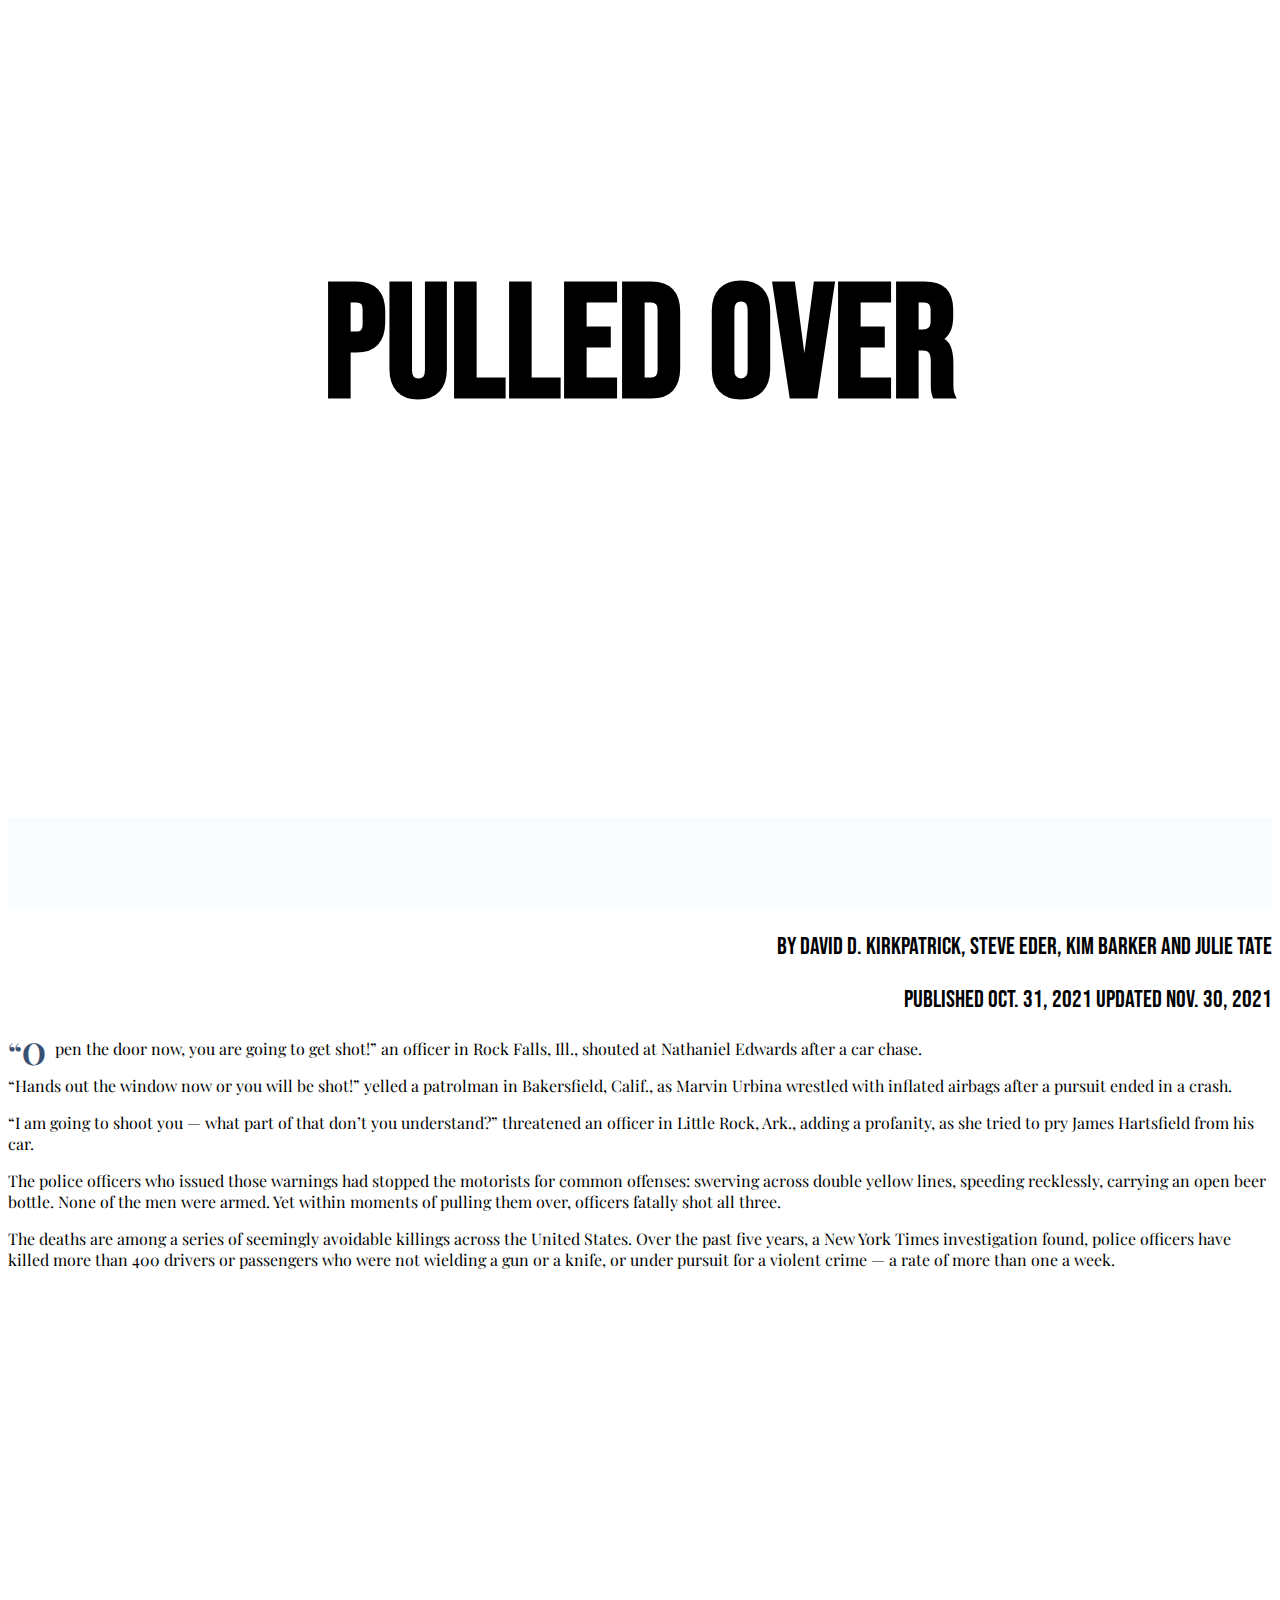
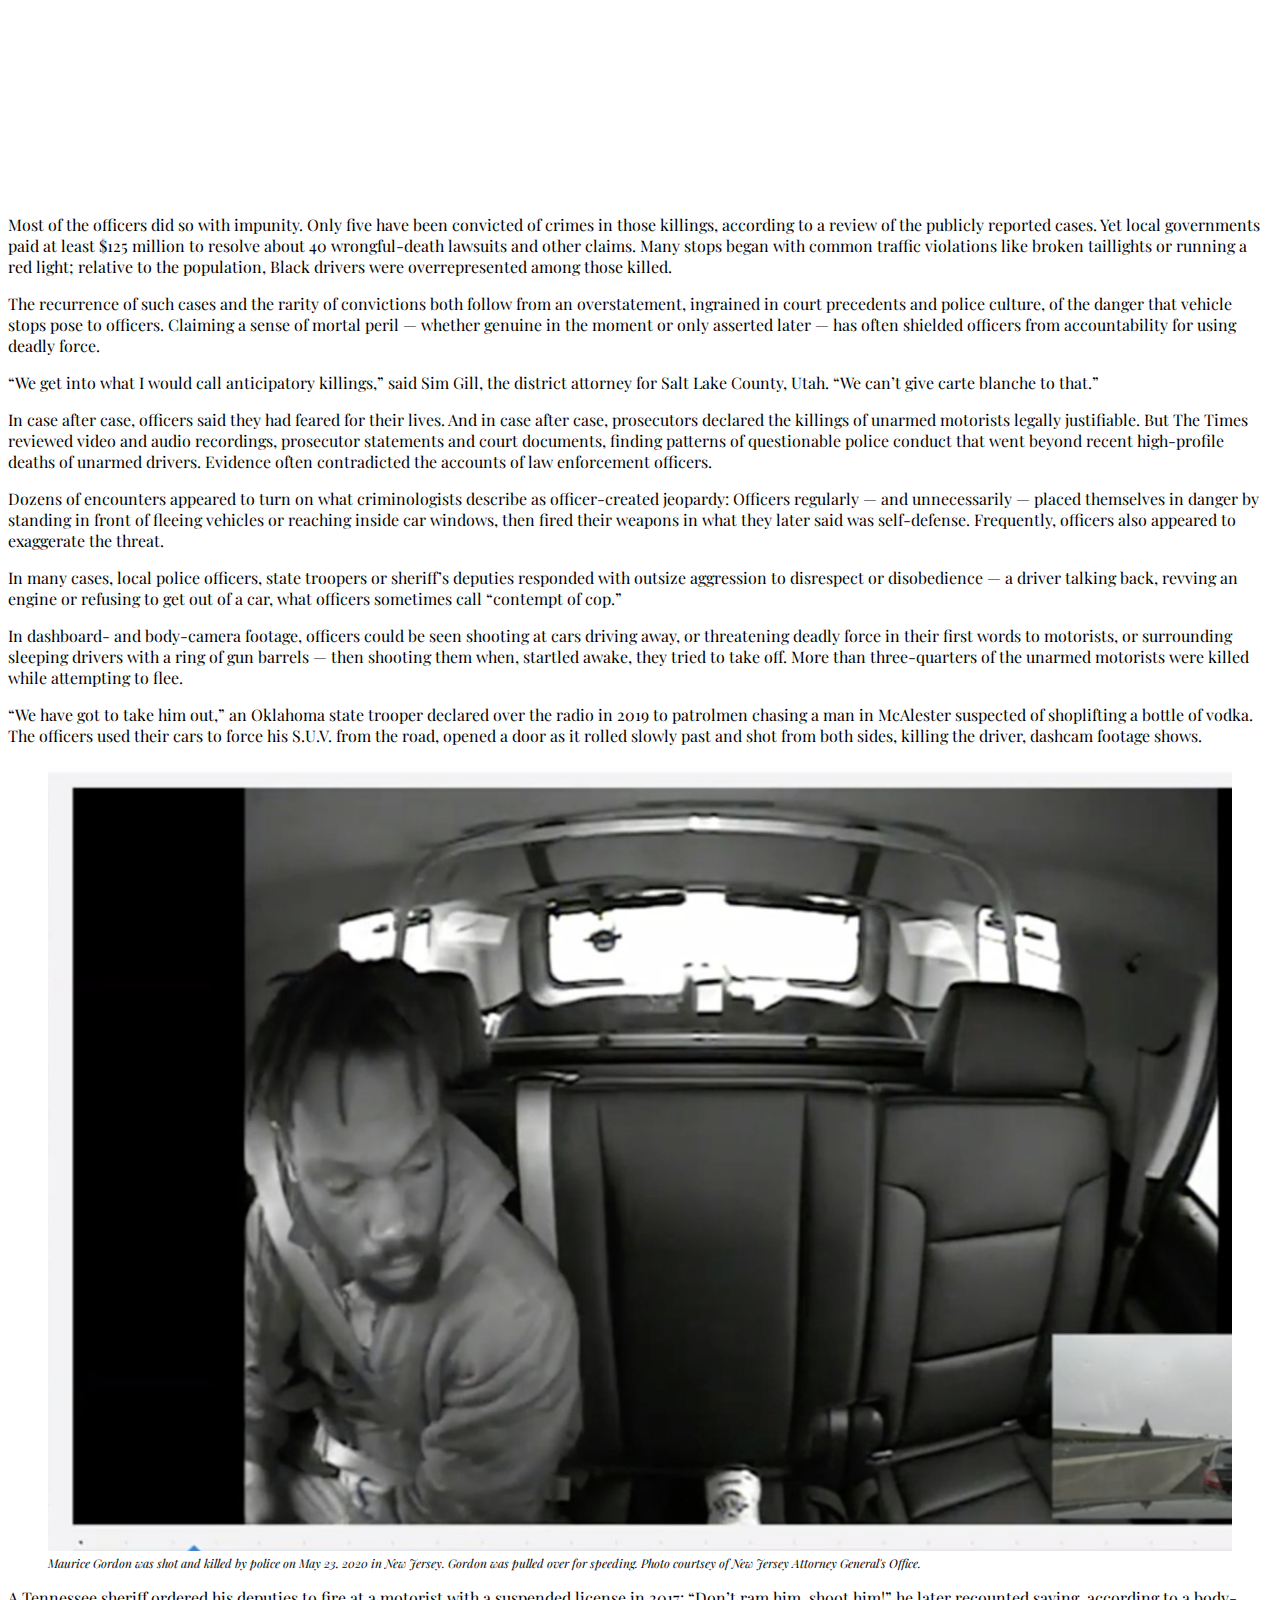
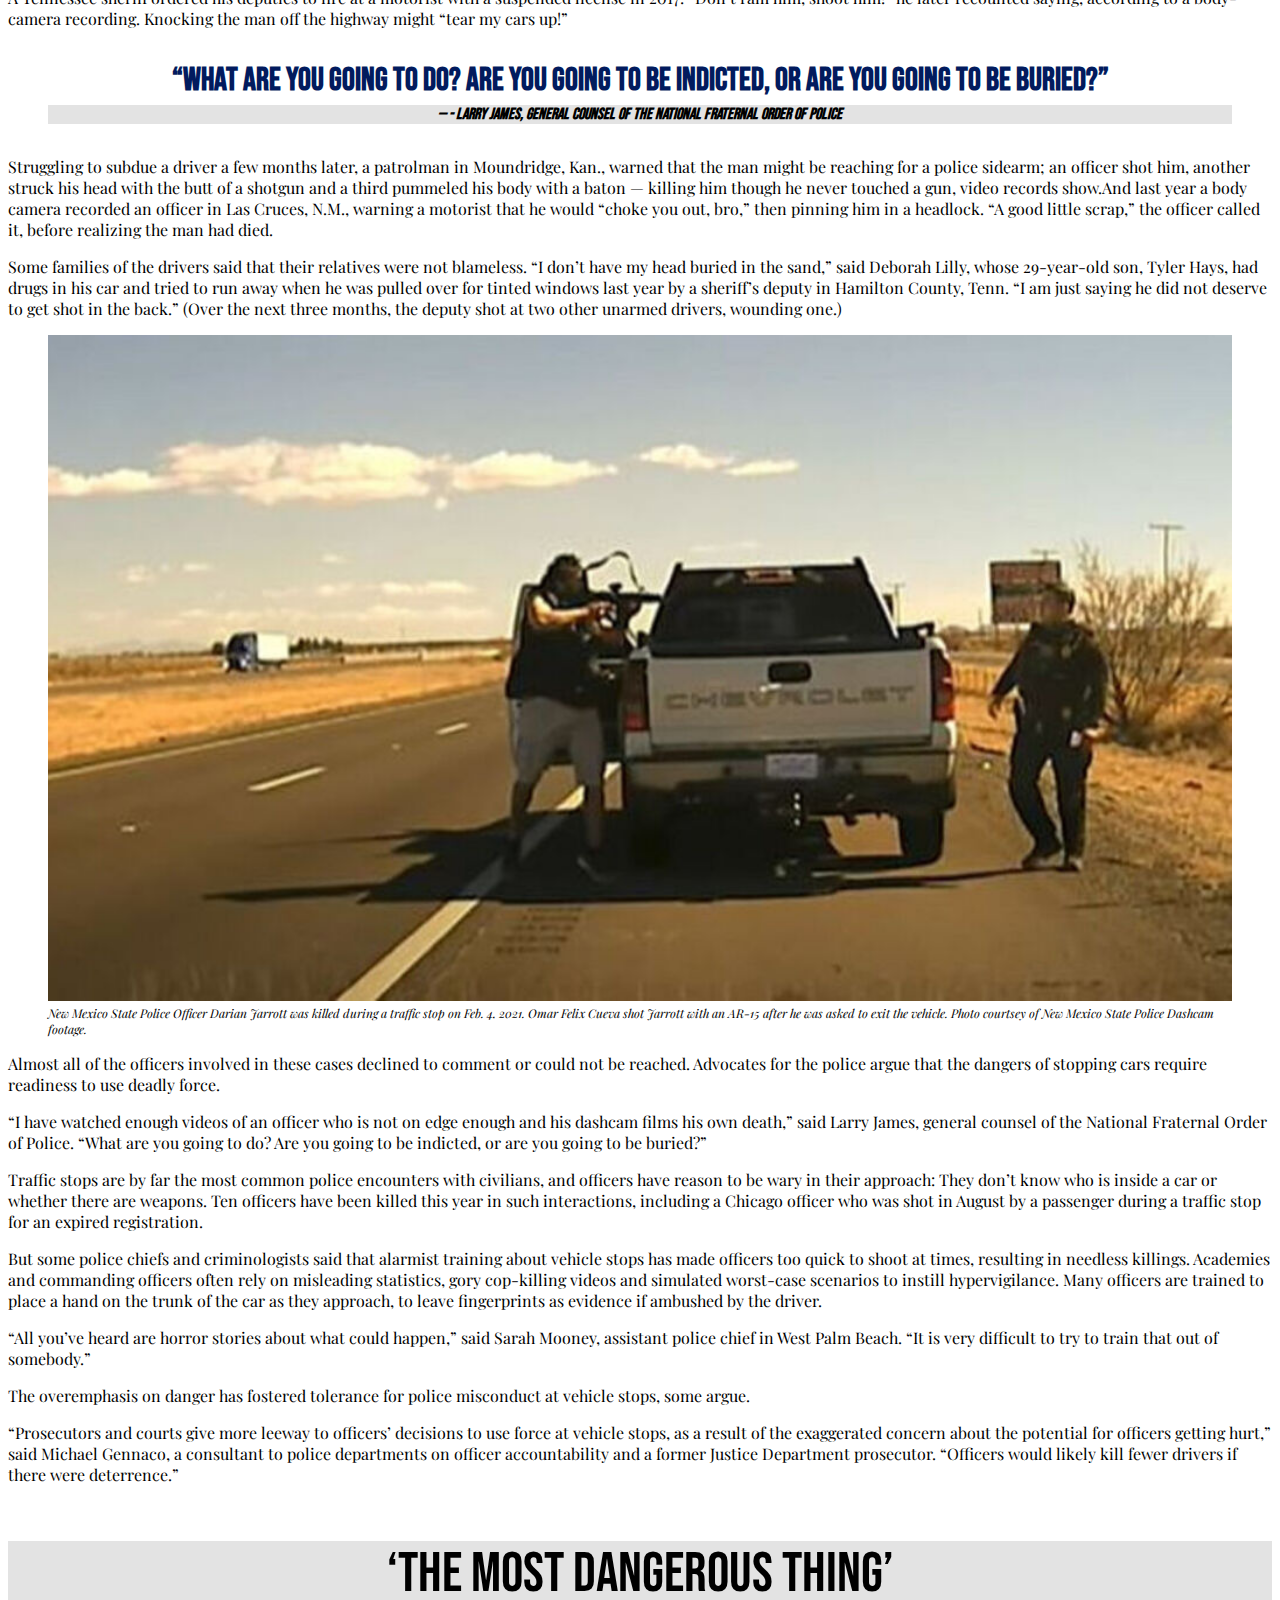
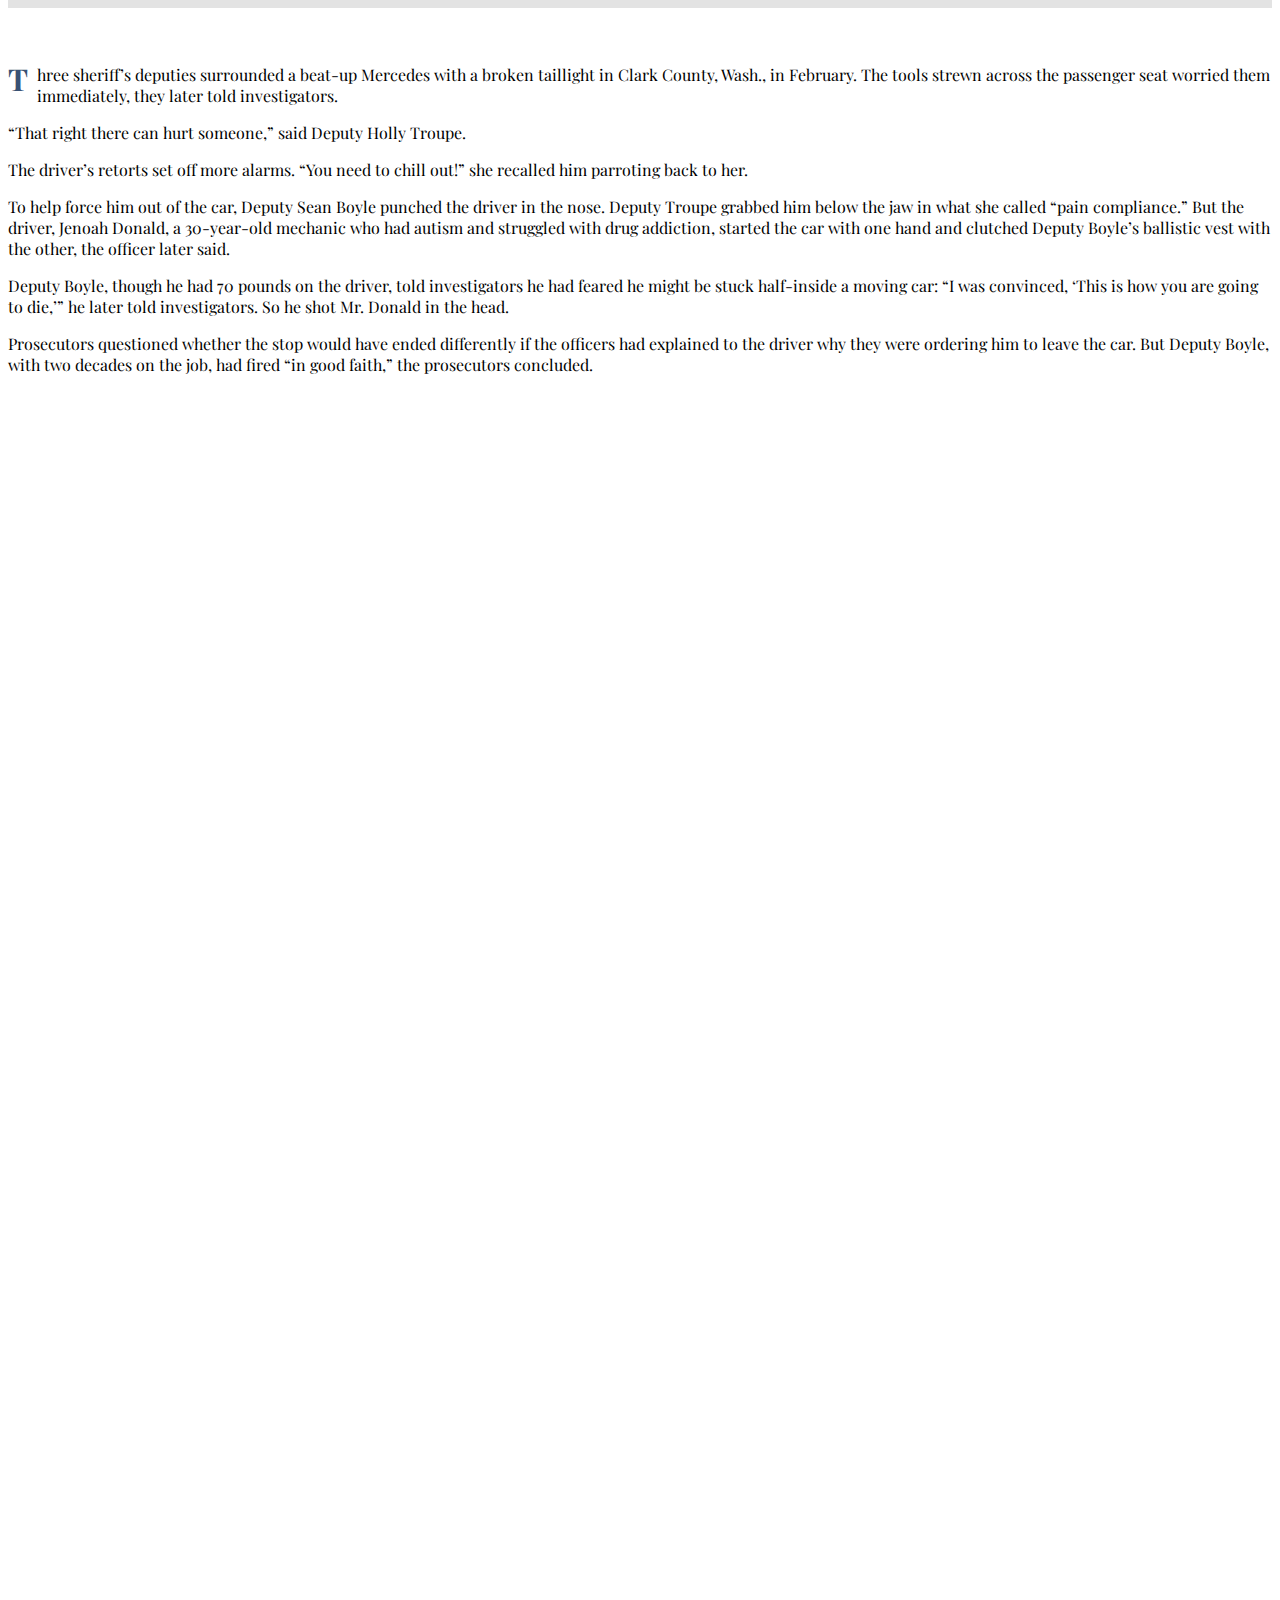
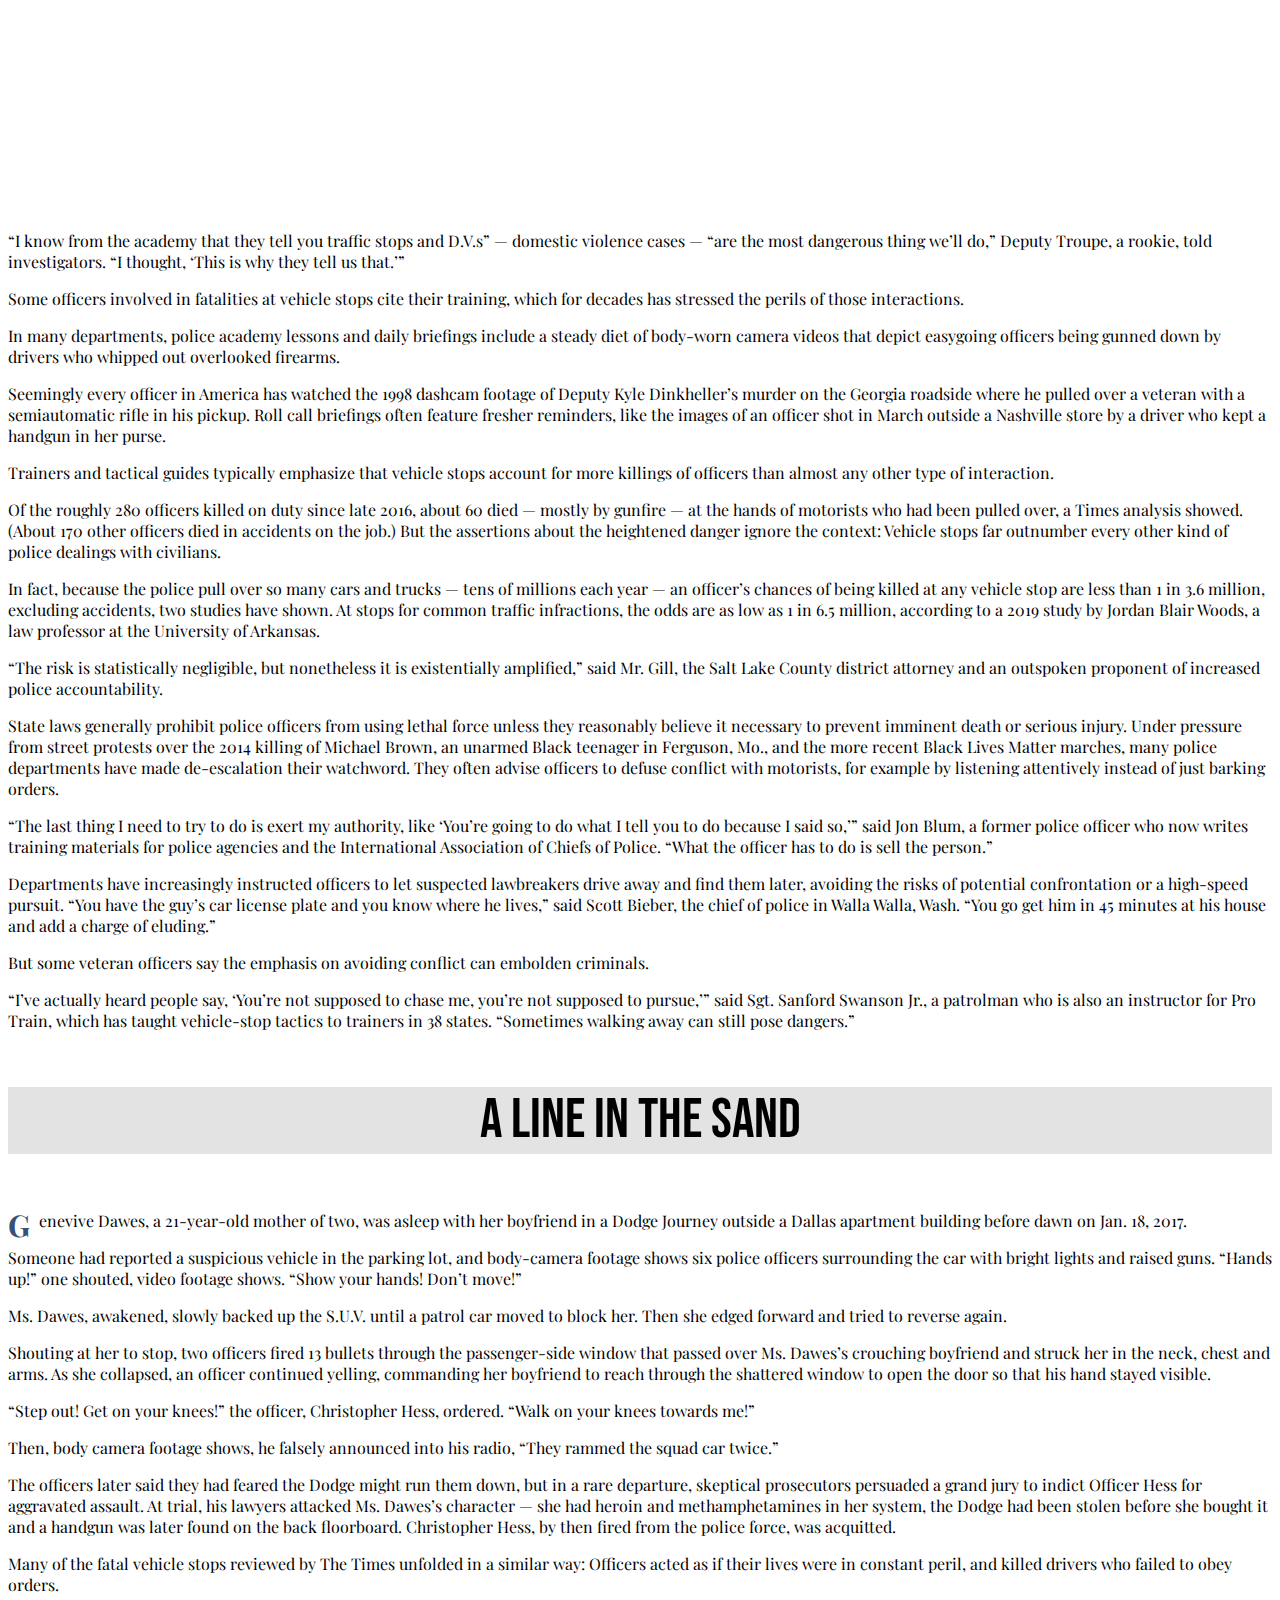
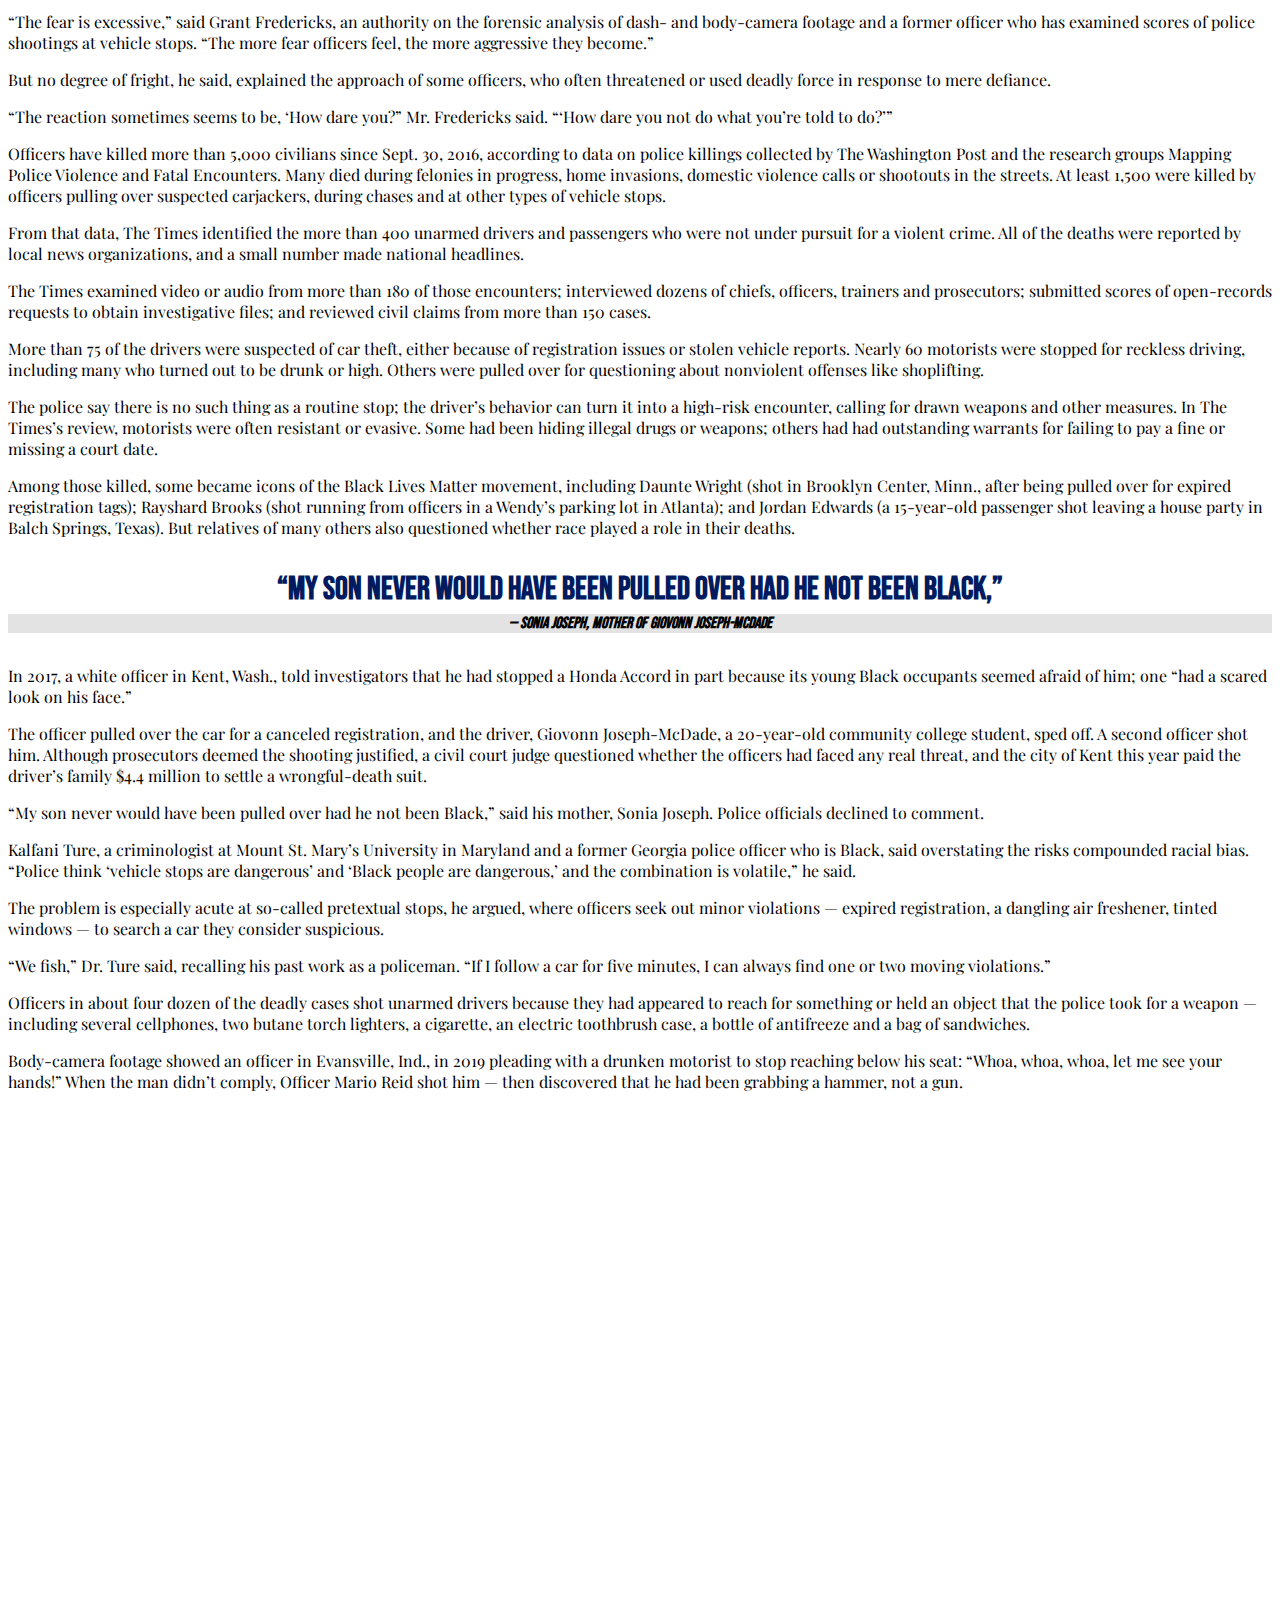
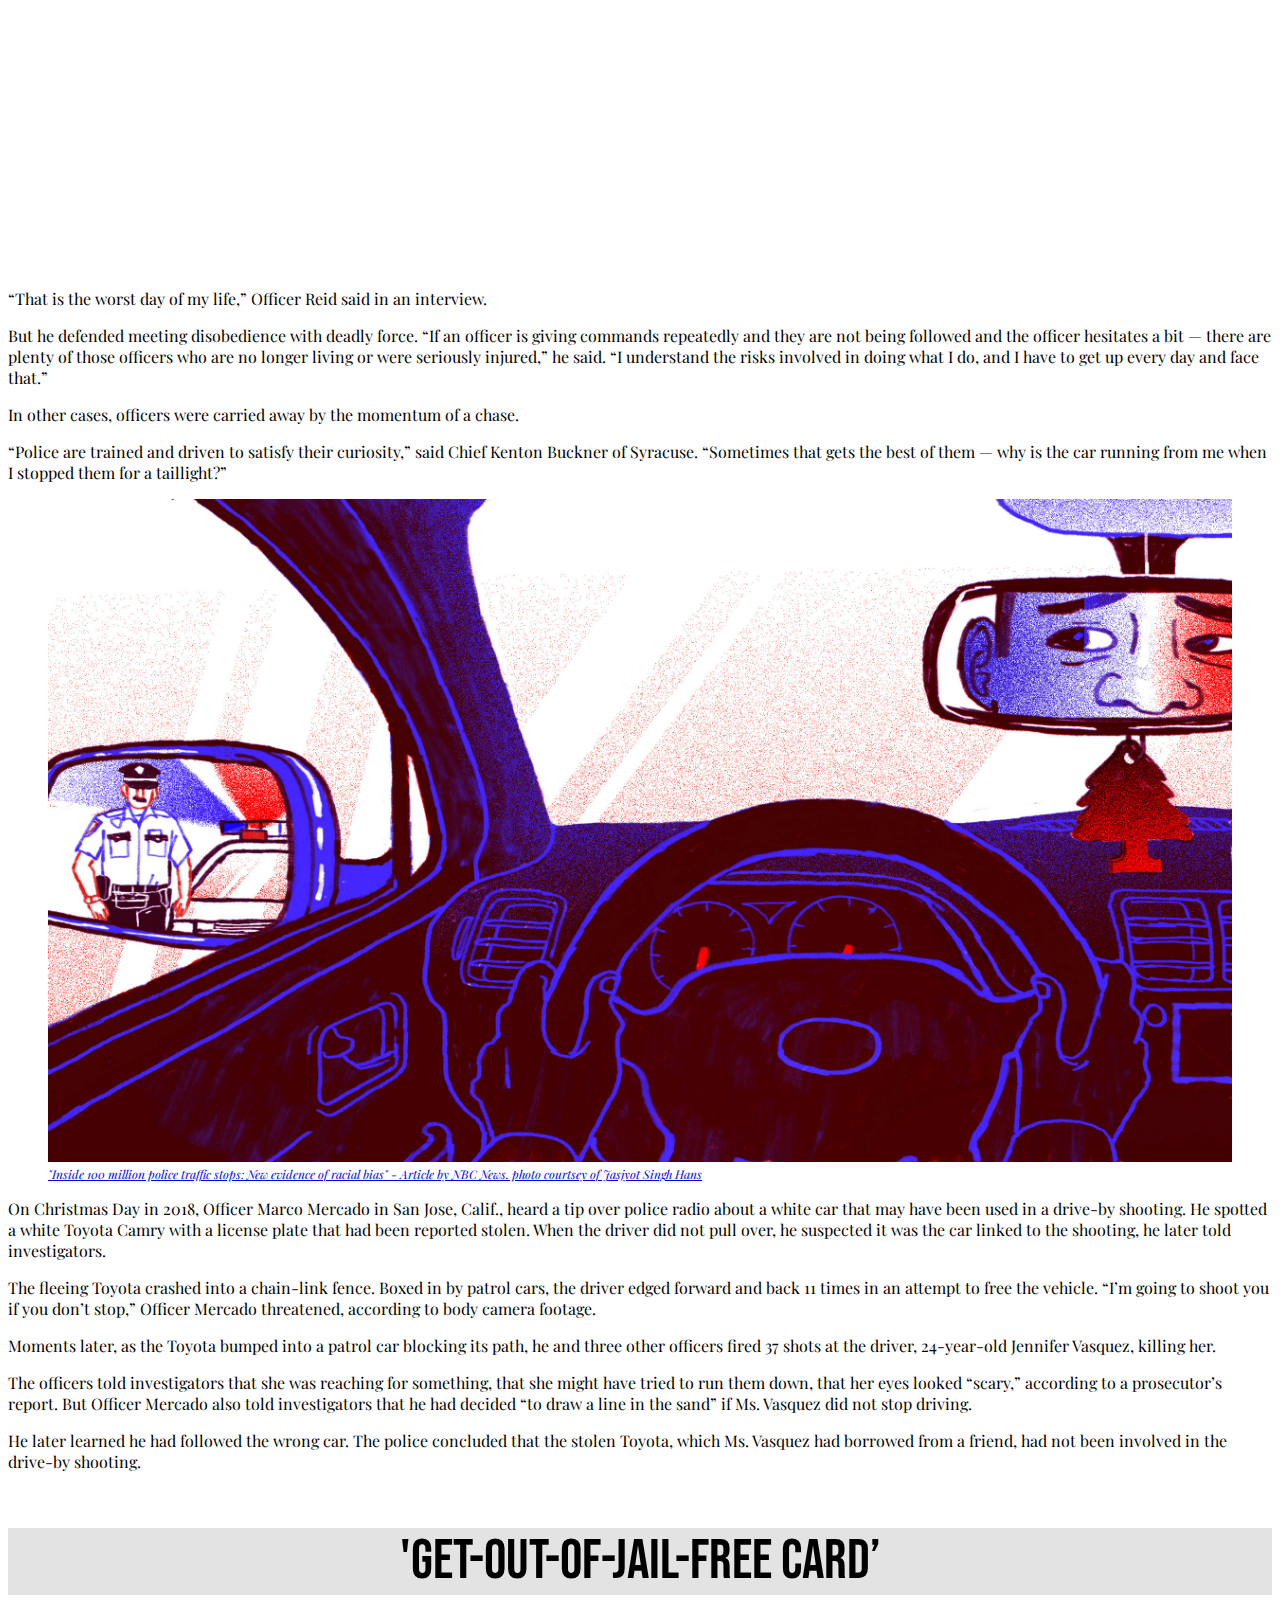
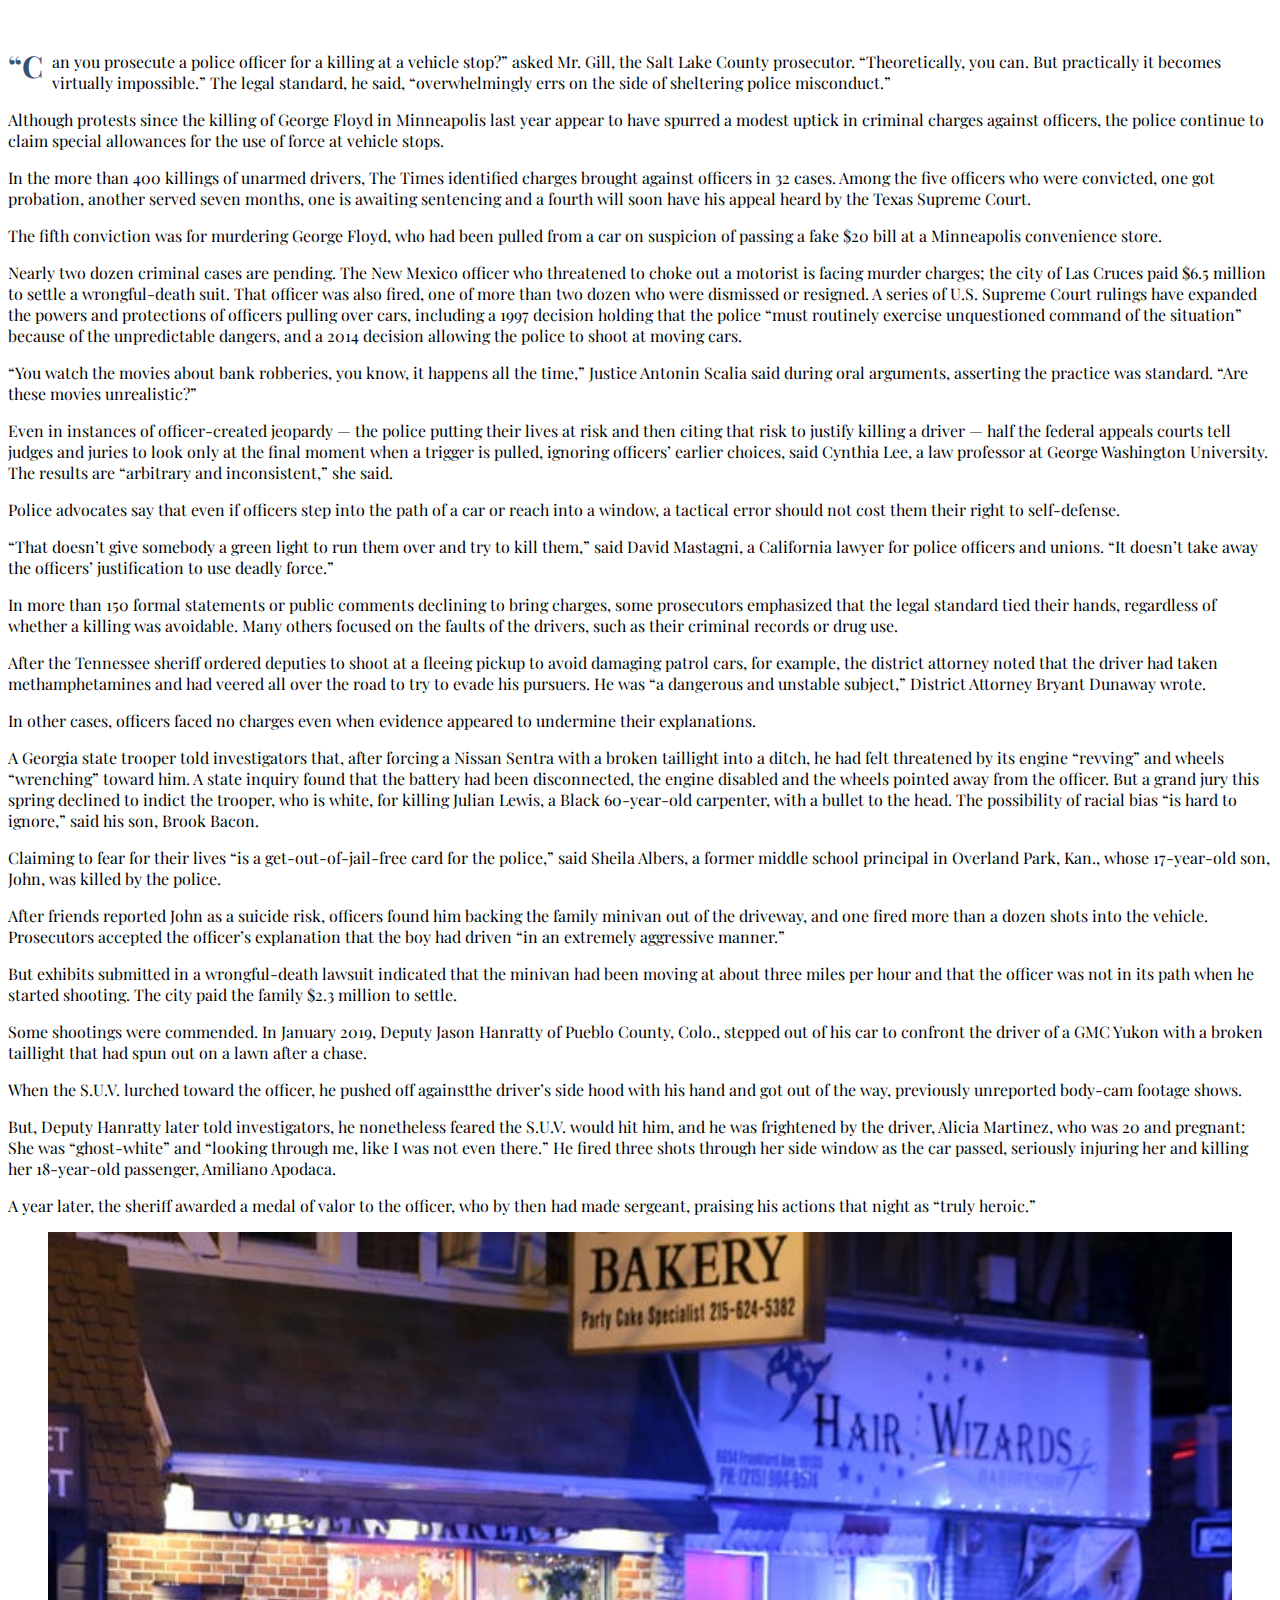
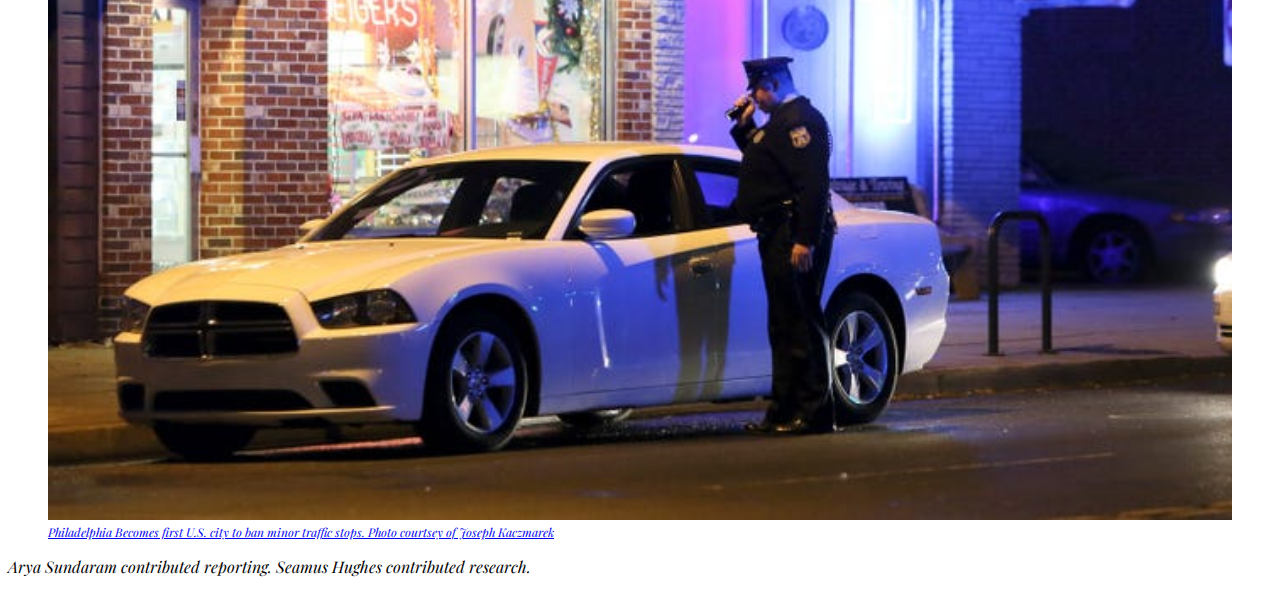
==== Data-viz-project/index.html @ 064f76d7 "Add files via upload" ====
<!doctype html>

<html lang="en">
<head>
<meta charset="utf-8">
<meta name="viewport" content="width=device-width, initial-scale=1, shrink-to-fit=no">

<title>When Traffic Stops Turn Deadly</title>
<meta name="description" content="Merrill College of Journalism, UMD">
<meta name="author" content="Shannon Clark ">

<!-- Bootstrap CSS and JavaScript -->
<link href="https://cdn.jsdelivr.net/npm/bootstrap@5.0.1/dist/css/bootstrap.min.css" rel="stylesheet" integrity="sha384-+0n0xVW2eSR5OomGNYDnhzAbDsOXxcvSN1TPprVMTNDbiYZCxYbOOl7+AMvyTG2x" crossorigin="anonymous">
<script src="https://cdn.jsdelivr.net/npm/bootstrap@5.0.1/dist/js/bootstrap.bundle.min.js" integrity="sha384-gtEjrD/SeCtmISkJkNUaaKMoLD0//ElJ19smozuHV6z3Iehds+3Ulb9Bn9Plx0x4" crossorigin="anonymous"></script>
<link rel="stylesheet" href="https://cdn.jsdelivr.net/npm/bootstrap-icons@1.5.0/font/bootstrap-icons.css">

<!--google font families -->
<link rel="preconnect" href="https://fonts.googleapis.com">
<link rel="preconnect" href="https://fonts.gstatic.com" crossorigin>
<link href="https://fonts.googleapis.com/css2?family=Bebas+Neue&family=Playfair+Display&display=swap" rel="stylesheet">

<!--my stylesheet -->
<link rel="stylesheet" type="text/css" href="stylesheet.css">


<!---header, code used from cassanimation.rocks, video from pexels.com-->
<header>
  <section class="header-content">
    <img class= "image-one" width="100%" height="100%">
    <h1 class="header-nyt-title">PULLED OVER</h1>
    <h2 class="header-title animate-pop-in">Why Many Police Traffic Stops Turn Deadly</h2>
    <h3 class="header-subtitle animate-pop-in">The New York Times</h3>
  </section>
</header>


</head>
<body>
<!--article body container-->
<div class="container">

<div class="headline">

<div class="byline">
  <p> By David D. Kirkpatrick, Steve Eder, Kim Barker and Julie Tate</p>
    <p>Published Oct. 31, 2021 Updated Nov. 30, 2021</p>

</div>


<!--begin article text -->
<div class="body">

  <div class="firstparagraph">
    <p>“Open the door now, you are going to get shot!” an officer in Rock Falls, Ill., shouted at Nathaniel Edwards after a car chase.</p>
  </div>

<p>“Hands out the window now or you will be shot!” yelled a patrolman in Bakersfield, Calif., as Marvin Urbina wrestled with inflated airbags after a pursuit ended in a crash.</p>

<p>“I am going to shoot you — what part of that don’t you understand?” threatened an officer in Little Rock, Ark., adding a profanity, as she tried to pry James Hartsfield from his car.</p>

<p>The police officers who issued those warnings had stopped the motorists for common offenses: swerving across double yellow lines, speeding recklessly, carrying an open beer bottle. None of the men were armed. Yet within moments of pulling them over, officers fatally shot all three.</p>

<p>The deaths are among a series of seemingly avoidable killings across the United States. Over the past five years, a New York Times investigation found, police officers have killed more than 400 drivers or passengers who were not wielding a gun or a knife, or under pursuit for a violent crime — a rate of more than one a week.</p>

<iframe title="Police Civilian Killings Remain Steady" aria-label="Map" id="datawrapper-chart-lCjDj" src="https://datawrapper.dwcdn.net/lCjDj/2/" scrolling="no" frameborder="0" style="width: 0; min-width: 100% !important; border: none;" height="508"></iframe><script type="text/javascript">!function(){"use strict";window.addEventListener("message",(function(e){if(void 0!==e.data["datawrapper-height"]){var t=document.querySelectorAll("iframe");for(var a in e.data["datawrapper-height"])for(var r=0;r<t.length;r++){if(t[r].contentWindow===e.source)t[r].style.height=e.data["datawrapper-height"][a]+"px"}}}))}();
</script>

<p>Most of the officers did so with impunity. Only five have been convicted of crimes in those killings, according to a review of the publicly reported cases. Yet local governments paid at least $125 million to resolve about 40 wrongful-death lawsuits and other claims. Many stops began with common traffic violations like broken taillights or running a red light; relative to the population, Black drivers were overrepresented among those killed.</p>

<p>The recurrence of such cases and the rarity of convictions both follow from an overstatement, ingrained in court precedents and police culture, of the danger that vehicle stops pose to officers. Claiming a sense of mortal peril — whether genuine in the moment or only asserted later — has often shielded officers from accountability for using deadly force.</p>

<p>“We get into what I would call anticipatory killings,” said Sim Gill, the district attorney for Salt Lake County, Utah. “We can’t give carte blanche to that.”</p>

<p>In case after case, officers said they had feared for their lives. And in case after case, prosecutors declared the killings of unarmed motorists legally justifiable. But The Times reviewed video and audio recordings, prosecutor statements and court documents, finding patterns of questionable police conduct that went beyond recent high-profile deaths of unarmed drivers. Evidence often contradicted the accounts of law enforcement officers.</p>

<p>Dozens of encounters appeared to turn on what criminologists describe as officer-created jeopardy: Officers regularly — and unnecessarily — placed themselves in danger by standing in front of fleeing vehicles or reaching inside car windows, then fired their weapons in what they later said was self-defense. Frequently, officers also appeared to exaggerate the threat.</p>
<!-- div for first image -->
<div class="row">
    <div class="col-md-6">
      <p>In many cases, local police officers, state troopers or sheriff’s deputies responded with outsize aggression to disrespect or disobedience — a driver talking back, revving an engine or refusing to get out of a car, what officers sometimes call “contempt of cop.”</p>

      <p>In dashboard- and body-camera footage, officers could be seen shooting at cars driving away, or threatening deadly force in their first words to motorists, or surrounding sleeping drivers with a ring of gun barrels — then shooting them when, startled awake, they tried to take off. More than three-quarters of the unarmed motorists were killed while attempting to flee.</p>

      <p>“We have got to take him out,” an Oklahoma state trooper declared over the radio in 2019 to patrolmen chasing a man in McAlester suspected of shoplifting a bottle of vodka. The officers used their cars to force his S.U.V. from the road, opened a door as it rolled slowly past and shot from both sides, killing the driver, dashcam footage shows.</p>
    </div>
    <div class="col-md-6">
      <figure>
        <img src="vox.jpg" alt="Dashcam footage" width="100%" height="100%">
          <figcaption class="imagecap">Maurice Gordon was shot and killed by police on May 23, 2020 in New Jersey. Gordon was pulled over for speeding. Photo courtsey of New Jersey Attorney General's Office.</figcaption>
        </figure>
    </div>
  </div>

<p>A Tennessee sheriff ordered his deputies to fire at a motorist with a suspended license in 2017: “Don’t ram him, shoot him!” he later recounted saying, according to a body-camera recording. Knocking the man off the highway might “tear my cars up!”</p>
<!--pullquote 1--->
<div class="pquote">
    <blockquote>
        <p>“What are you going to do? Are you going to be indicted, or are you going to be buried?”
<cite>- Larry James, general counsel of the National Fraternal Order of Police</cite>
</p>
    </blockquote>
</div>

<p>Struggling to subdue a driver a few months later, a patrolman in Moundridge, Kan., warned that the man might be reaching for a police sidearm; an officer shot him, another struck his head with the butt of a shotgun and a third pummeled his body with a baton — killing him though he never touched a gun, video records show.And last year a body camera recorded an officer in Las Cruces, N.M., warning a motorist that he would “choke you out, bro,” then pinning him in a headlock. “A good little scrap,” the officer called it, before realizing the man had died.</p>

<p>Some families of the drivers said that their relatives were not blameless. “I don’t have my head buried in the sand,” said Deborah Lilly, whose 29-year-old son, Tyler Hays, had drugs in his car and tried to run away when he was pulled over for tinted windows last year by a sheriff’s deputy in Hamilton County, Tenn. “I am just saying he did not deserve to get shot in the back.” (Over the next three months, the deputy shot at two other unarmed drivers, wounding one.)</p>

<!-- div for second photo -->
<div class="row">
    <div class="col-md-6">
      <figure>
        <img src="nmofficerkilled.jpg" alt="New Mexico Officer Killed" width="100%" height="100%">
          <figcaption class="imagecap">New Mexico State Police Officer Darian Jarrott was killed during a traffic stop on Feb. 4, 2021. Omar Felix Cueva shot Jarrott with an AR-15 after he was asked to exit the vehicle. Photo courtsey of New Mexico State Police Dashcam footage.</figcaption>
        </figure>
    </div>
    <div class="col-md-6">
      <p>Almost all of the officers involved in these cases declined to comment or could not be reached. Advocates for the police argue that the dangers of stopping cars require readiness to use deadly force. </p>

      <p>“I have watched enough videos of an officer who is not on edge enough and his dashcam films his own death,” said Larry James, general counsel of the National Fraternal Order of Police. “What are you going to do? Are you going to be indicted, or are you going to be buried?”</p>

      <p>Traffic stops are by far the most common police encounters with civilians, and officers have reason to be wary in their approach: They don’t know who is inside a car or whether there are weapons. Ten officers have been killed this year in such interactions, including a Chicago officer who was shot in August by a passenger during a traffic stop for an expired registration.</p>
    </div>
  </div>

<p>But some police chiefs and criminologists said that alarmist training about vehicle stops has made officers too quick to shoot at times, resulting in needless killings. Academies and commanding officers often rely on misleading statistics, gory cop-killing videos and simulated worst-case scenarios to instill hypervigilance. Many officers are trained to place a hand on the trunk of the car as they approach, to leave fingerprints as evidence if ambushed by the driver.</p>

<p>“All you’ve heard are horror stories about what could happen,” said Sarah Mooney, assistant police chief in West Palm Beach. “It is very difficult to try to train that out of somebody.”</p>

<p>The overemphasis on danger has fostered tolerance for police misconduct at vehicle stops, some argue.</p>

<p>“Prosecutors and courts give more leeway to officers’ decisions to use force at vehicle stops, as a result of the exaggerated concern about the potential for officers getting hurt,” said Michael Gennaco, a consultant to police departments on officer accountability and a former Justice Department prosecutor. “Officers would likely kill fewer drivers if there were deterrence.”</p>

<div class="header">
  <p>‘The Most Dangerous Thing’</p>
</div>

<div class="firstparagraph">
  <p>Three sheriff’s deputies surrounded a beat-up Mercedes with a broken taillight in Clark County, Wash., in February. The tools strewn across the passenger seat worried them immediately, they later told investigators.</p>
</div>

<p>“That right there can hurt someone,” said Deputy Holly Troupe.</p>

<p>The driver’s retorts set off more alarms. “You need to chill out!” she recalled him parroting back to her.</p>

<p>To help force him out of the car, Deputy Sean Boyle punched the driver in the nose. Deputy Troupe grabbed him below the jaw in what she called “pain compliance.” But the driver, Jenoah Donald, a 30-year-old mechanic who had autism and struggled with drug addiction, started the car with one hand and clutched Deputy Boyle’s ballistic vest with the other, the officer later said.</p>

<p>Deputy Boyle, though he had 70 pounds on the driver, told investigators he had feared he might be stuck half-inside a moving car: “I was convinced, ‘This is how you are going to die,’” he later told investigators. So he shot Mr. Donald in the head.</p>

<p>Prosecutors questioned whether the stop would have ended differently if the officers had explained to the driver why they were ordering him to leave the car. But Deputy Boyle, with two decades on the job, had fired “in good faith,” the prosecutors concluded.</p>

<!---creating a bootstrap frame to wrap graphic -->

<div class="row">
     <div class="col-md-6">
       <iframe title="Fresh out of High School and Armed to Protect" aria-label="Split Bars" id="datawrapper-chart-7NJfg" src="https://datawrapper.dwcdn.net/7NJfg/1/" scrolling="no" frameborder="0" style="width: 0; min-width: 100% !important; border: none;" height="1419"></iframe><script type="text/javascript">!function(){"use strict";window.addEventListener("message",(function(e){if(void 0!==e.data["datawrapper-height"]){var t=document.querySelectorAll("iframe");for(var a in e.data["datawrapper-height"])for(var r=0;r<t.length;r++){if(t[r].contentWindow===e.source)t[r].style.height=e.data["datawrapper-height"][a]+"px"}}}))}();</script>
     </div>
     <div class="col-md-6">
       <p>“I know from the academy that they tell you traffic stops and D.V.s” — domestic violence cases — “are the most dangerous thing we’ll do,” Deputy Troupe, a rookie, told investigators. “I thought, ‘This is why they tell us that.’”</p>

       <p>Some officers involved in fatalities at vehicle stops cite their training, which for decades has stressed the perils of those interactions.</p>

       <p>In many departments, police academy lessons and daily briefings include a steady diet of body-worn camera videos that depict easygoing officers being gunned down by drivers who whipped out overlooked firearms.</p>

       <p>Seemingly every officer in America has watched the 1998 dashcam footage of Deputy Kyle Dinkheller’s murder on the Georgia roadside where he pulled over a veteran with a semiautomatic rifle in his pickup. Roll call briefings often feature fresher reminders, like the images of an officer shot in March outside a Nashville store by a driver who kept a handgun in her purse.</p>

       <p>Trainers and tactical guides typically emphasize that vehicle stops account for more killings of officers than almost any other type of interaction.</p>

       <p>Of the roughly 280 officers killed on duty since late 2016, about 60 died — mostly by gunfire — at the hands of motorists who had been pulled over, a Times analysis showed. (About 170 other officers died in accidents on the job.) But the assertions about the heightened danger ignore the context: Vehicle stops far outnumber every other kind of police dealings with civilians.</p>

       <p>In fact, because the police pull over so many cars and trucks — tens of millions each year — an officer’s chances of being killed at any vehicle stop are less than 1 in 3.6 million, excluding accidents, two studies have shown. At stops for common traffic infractions, the odds are as low as 1 in 6.5 million, according to a 2019 study by Jordan Blair Woods, a law professor at the University of Arkansas.</p>

       <p>“The risk is statistically negligible, but nonetheless it is existentially amplified,” said Mr. Gill, the Salt Lake County district attorney and an outspoken proponent of increased police accountability.</p>

       <p>State laws generally prohibit police officers from using lethal force unless they reasonably believe it necessary to prevent imminent death or serious injury. Under pressure from street protests over the 2014 killing of Michael Brown, an unarmed Black teenager in Ferguson, Mo., and the more recent Black Lives Matter marches, many police departments have made de-escalation their watchword. They often advise officers to defuse conflict with motorists, for example by listening attentively instead of just barking orders.</p>

       <p>“The last thing I need to try to do is exert my authority, like ‘You’re going to do what I tell you to do because I said so,’” said Jon Blum, a former police officer who now writes training materials for police agencies and the International Association of Chiefs of Police. “What the officer has to do is sell the person.”</p>

       <p>Departments have increasingly instructed officers to let suspected lawbreakers drive away and find them later, avoiding the risks of potential confrontation or a high-speed pursuit. “You have the guy’s car license plate and you know where he lives,” said Scott Bieber, the chief of police in Walla Walla, Wash. “You go get him in 45 minutes at his house and add a charge of eluding.”</p>

       <p>But some veteran officers say the emphasis on avoiding conflict can embolden criminals.</p>

       <p>“I’ve actually heard people say, ‘You’re not supposed to chase me, you’re not supposed to pursue,’” said Sgt. Sanford Swanson Jr., a patrolman who is also an instructor for Pro Train, which has taught vehicle-stop tactics to trainers in 38 states. “Sometimes walking away can still pose dangers.”</p>

    </div>
   </div>

<div class="header">
  <p>A Line in the Sand</p>
</div>

<div class="firstparagraph">
  <p>Genevive Dawes, a 21-year-old mother of two, was asleep with her boyfriend in a Dodge Journey outside a Dallas apartment building before dawn on Jan. 18, 2017.</p>
</div>

<p>Someone had reported a suspicious vehicle in the parking lot, and body-camera footage shows six police officers surrounding the car with bright lights and raised guns. “Hands up!” one shouted, video footage shows. “Show your hands! Don’t move!”</p>

<p>Ms. Dawes, awakened, slowly backed up the S.U.V. until a patrol car moved to block her. Then she edged forward and tried to reverse again.</p>

<p>Shouting at her to stop, two officers fired 13 bullets through the passenger-side window that passed over Ms. Dawes’s crouching boyfriend and struck her in the neck, chest and arms. As she collapsed, an officer continued yelling, commanding her boyfriend to reach through the shattered window to open the door so that his hand stayed visible.</p>

<p>“Step out! Get on your knees!” the officer, Christopher Hess, ordered. “Walk on your knees towards me!”</p>

<p>Then, body camera footage shows, he falsely announced into his radio, “They rammed the squad car twice.”</p>

<p>The officers later said they had feared the Dodge might run them down, but in a rare departure, skeptical prosecutors persuaded a grand jury to indict Officer Hess for aggravated assault.
At trial, his lawyers attacked Ms. Dawes’s character — she had heroin and methamphetamines in her system, the Dodge had been stolen before she bought it and a handgun was later found on the back floorboard. Christopher Hess, by then fired from the police force, was acquitted.</p>

<p>Many of the fatal vehicle stops reviewed by The Times unfolded in a similar way: Officers acted as if their lives were in constant peril, and killed drivers who failed to obey orders.</p>

<p>“The fear is excessive,” said Grant Fredericks, an authority on the forensic analysis of dash- and body-camera footage and a former officer who has examined scores of police shootings at vehicle stops. “The more fear officers feel, the more aggressive they become.”</p>

<p>But no degree of fright, he said, explained the approach of some officers, who often threatened or used deadly force in response to mere defiance.</p>

<p>“The reaction sometimes seems to be, ‘How dare you?” Mr. Fredericks said. “‘How dare you not do what you’re told to do?’”</p>

<p>Officers have killed more than 5,000 civilians since Sept. 30, 2016, according to data on police killings collected by The Washington Post and the research groups Mapping Police Violence and Fatal Encounters. Many died during felonies in progress, home invasions, domestic violence calls or shootouts in the streets. At least 1,500 were killed by officers pulling over suspected carjackers, during chases and at other types of vehicle stops.</p>

<p>From that data, The Times identified the more than 400 unarmed drivers and passengers who were not under pursuit for a violent crime. All of the deaths were reported by local news organizations, and a small number made national headlines.</p>

<p>The Times examined video or audio from more than 180 of those encounters; interviewed dozens of chiefs, officers, trainers and prosecutors; submitted scores of open-records requests to obtain investigative files; and reviewed civil claims from more than 150 cases.</p>

<p>More than 75 of the drivers were suspected of car theft, either because of registration issues or stolen vehicle reports. Nearly 60 motorists were stopped for reckless driving, including many who turned out to be drunk or high. Others were pulled over for questioning about nonviolent offenses like shoplifting.</p>

<p>The police say there is no such thing as a routine stop; the driver’s behavior can turn it into a high-risk encounter, calling for drawn weapons and other measures. In The Times’s review, motorists were often resistant or evasive. Some had been hiding illegal drugs or weapons; others had had outstanding warrants for failing to pay a fine or missing a court date.</p>

<p>Among those killed, some became icons of the Black Lives Matter movement, including Daunte Wright (shot in Brooklyn Center, Minn., after being pulled over for expired registration tags); Rayshard Brooks (shot running from officers in a Wendy’s parking lot in Atlanta); and Jordan Edwards (a 15-year-old passenger shot leaving a house party in Balch Springs, Texas). But relatives of many others also questioned whether race played a role in their deaths.</p>

<!--pullquote 2 -->
<div class="blockquote">
  <bquote>
<p>“My son never would have been pulled over had he not been Black,”
<cite>Sonia Joseph, Mother of Giovonn Joseph-McDade</cite></p>
</bquote>
</div>

<!--creating two columns to help wrap graphic in text -->
<div class="row">
    <div class="col-md-6">
      <p>In 2017, a white officer in Kent, Wash., told investigators that he had stopped a Honda Accord in part because its young Black occupants seemed afraid of him; one “had a scared look on his face.”</p>

      <p>The officer pulled over the car for a canceled registration, and the driver, Giovonn Joseph-McDade, a 20-year-old community college student, sped off. A second officer shot him. Although prosecutors deemed the shooting justified, a civil court judge questioned whether the officers had faced any real threat, and the city of Kent this year paid the driver’s family $4.4 million to settle a wrongful-death suit.</p>

      <p>“My son never would have been pulled over had he not been Black,” said his mother, Sonia Joseph. Police officials declined to comment.</p>

      <p>Kalfani Ture, a criminologist at Mount St. Mary’s University in Maryland and a former Georgia police officer who is Black, said overstating the risks compounded racial bias. “Police think ‘vehicle stops are dangerous’ and ‘Black people are dangerous,’ and the combination is volatile,” he said.</p>

      <p>The problem is especially acute at so-called pretextual stops, he argued, where officers seek out minor violations — expired registration, a dangling air freshener, tinted windows — to search a car they consider suspicious.</p>

      <p>“We fish,” Dr. Ture said, recalling his past work as a policeman. “If I follow a car for five minutes, I can always find one or two moving violations.”</p>

      <p>Officers in about four dozen of the deadly cases shot unarmed drivers because they had appeared to reach for something or held an object that the police took for a weapon — including several cellphones, two butane torch lighters, a cigarette, an electric toothbrush case, a bottle of antifreeze and a bag of sandwiches.</p>

      <p>Body-camera footage showed an officer in Evansville, Ind., in 2019 pleading with a drunken motorist to stop reaching below his seat: “Whoa, whoa, whoa, let me see your hands!”
      When the man didn’t comply, Officer Mario Reid shot him — then discovered that he had been grabbing a hammer, not a gun.</p>

    </div>
    <div class="col-md-6">
        <iframe title="2018 U.S. Traffic Stops " aria-label="Bar Chart" id="datawrapper-chart-j7ZdE" src="https://datawrapper.dwcdn.net/j7ZdE/2/" scrolling="no" frameborder="0" style="width: 0; min-width: 100% !important; border: none;" height="760"></iframe><script type="text/javascript">!function(){"use strict";window.addEventListener("message",(function(e){if(void 0!==e.data["datawrapper-height"]){var t=document.querySelectorAll("iframe");for(var a in e.data["datawrapper-height"])for(var r=0;r<t.length;r++){if(t[r].contentWindow===e.source)t[r].style.height=e.data["datawrapper-height"][a]+"px"}}}))}();
        </script>
  </div>
</div>

<p>“That is the worst day of my life,” Officer Reid said in an interview.</p>

<p>But he defended meeting disobedience with deadly force. “If an officer is giving commands repeatedly and they are not being followed and the officer hesitates a bit — there are plenty of those officers who are no longer living or were seriously injured,” he said. “I understand the risks involved in doing what I do, and I have to get up every day and face that.”</p>

<p>In other cases, officers were carried away by the momentum of a chase. </p>

<p>“Police are trained and driven to satisfy their curiosity,” said Chief Kenton Buckner of Syracuse. “Sometimes that gets the best of them — why is the car running from me when I stopped them for a taillight?”</p>

<!-- div for third photo -->
<div class="row">
      <div class="col-md-6">
        <figure>
          <a href="https://www.nbcnews.com/news/us-news/inside-100-million-police-traffic-stops-new-evidence-racial-bias-n980556" target="_blank">
          <img src="nbcphoto.jpg" alt="NBC Artist" width="100%" height="100%">
            <figcaption class="imagecap">"Inside 100 million police traffic stops: New evidence of racial bias" - Article by NBC News, photo courtsey of Jasjyot Singh Hans</figcaption>
          </figure>
        </a>
      </div>
      <div class="col-md-6">
        <p>On Christmas Day in 2018, Officer Marco Mercado in San Jose, Calif., heard a tip over police radio about a white car that may have been used in a drive-by shooting. He spotted a white Toyota Camry with a license plate that had been reported stolen. When the driver did not pull over, he suspected it was the car linked to the shooting, he later told investigators.</p>

        <p>The fleeing Toyota crashed into a chain-link fence. Boxed in by patrol cars, the driver edged forward and back 11 times in an attempt to free the vehicle. “I’m going to shoot you if you don’t stop,” Officer Mercado threatened, according to body camera footage.</p>

        <p>Moments later, as the Toyota bumped into a patrol car blocking its path, he and three other officers fired 37 shots at the driver, 24-year-old Jennifer Vasquez, killing her.</p>
      </div>
    </div>

  <p>The officers told investigators that she was reaching for something, that she might have tried to run them down, that her eyes looked “scary,” according to a prosecutor’s report. But Officer Mercado also told investigators that he had decided “to draw a line in the sand” if Ms. Vasquez did not stop driving.</p>

<p>He later learned he had followed the wrong car. The police concluded that the stolen Toyota, which Ms. Vasquez had borrowed from a friend, had not been involved in the drive-by shooting.</p>

<div class="header">
  <p>'Get-Out-of-Jail-Free Card’</p>
</div>

<div class="firstparagraph">
  <p>“Can you prosecute a police officer for a killing at a vehicle stop?” asked Mr. Gill, the Salt Lake County prosecutor. “Theoretically, you can. But practically it becomes virtually impossible.”
  The legal standard, he said, “overwhelmingly errs on the side of sheltering police misconduct.”</p>
</div>

<p>Although protests since the killing of George Floyd in Minneapolis last year appear to have spurred a modest uptick in criminal charges against officers, the police continue to claim special allowances for the use of force at vehicle stops.</p>

<p>In the more than 400 killings of unarmed drivers, The Times identified charges brought against officers in 32 cases. Among the five officers who were convicted, one got probation, another served seven months, one is awaiting sentencing and a fourth will soon have his appeal heard by the Texas Supreme Court.</p>

<p>The fifth conviction was for murdering George Floyd, who had been pulled from a car on suspicion of passing a fake $20 bill at a Minneapolis convenience store.</p>

<p>Nearly two dozen criminal cases are pending. The New Mexico officer who threatened to choke out a motorist is facing murder charges; the city of Las Cruces paid $6.5 million to settle a wrongful-death suit. That officer was also fired, one of more than two dozen who were dismissed or resigned.
A series of U.S. Supreme Court rulings have expanded the powers and protections of officers pulling over cars, including a 1997 decision holding that the police “must routinely exercise unquestioned command of the situation” because of the unpredictable dangers, and a 2014 decision allowing the police to shoot at moving cars.</p>

<p>“You watch the movies about bank robberies, you know, it happens all the time,” Justice Antonin Scalia said during oral arguments, asserting the practice was standard. “Are these movies unrealistic?”</p>

<p>Even in instances of officer-created jeopardy — the police putting their lives at risk and then citing that risk to justify killing a driver — half the federal appeals courts tell judges and juries to look only at the final moment when a trigger is pulled, ignoring officers’ earlier choices, said Cynthia Lee, a law professor at George Washington University. The results are “arbitrary and inconsistent,” she said.</p>

<p>Police advocates say that even if officers step into the path of a car or reach into a window, a tactical error should not cost them their right to self-defense.</p>

<p>“That doesn’t give somebody a green light to run them over and try to kill them,” said David Mastagni, a California lawyer for police officers and unions. “It doesn’t take away the officers’ justification to use deadly force.”</p>

<p>In more than 150 formal statements or public comments declining to bring charges, some prosecutors emphasized that the legal standard tied their hands, regardless of whether a killing was avoidable. Many others focused on the faults of the drivers, such as their criminal records or drug use.</p>

<p>After the Tennessee sheriff ordered deputies to shoot at a fleeing pickup to avoid damaging patrol cars, for example, the district attorney noted that the driver had taken methamphetamines and had veered all over the road to try to evade his pursuers. He was “a dangerous and unstable subject,” District Attorney Bryant Dunaway wrote.</p>

<p>In other cases, officers faced no charges even when evidence appeared to undermine their explanations.</p>

<p>A Georgia state trooper told investigators that, after forcing a Nissan Sentra with a broken taillight into a ditch, he had felt threatened by its engine “revving” and wheels “wrenching” toward him. A state inquiry found that the battery had been disconnected, the engine disabled and the wheels pointed away from the officer. But a grand jury this spring declined to indict the trooper, who is white, for killing Julian Lewis, a Black 60-year-old carpenter, with a bullet to the head. The possibility of racial bias “is hard to ignore,” said his son, Brook Bacon.</p>

<p>Claiming to fear for their lives “is a get-out-of-jail-free card for the police,” said Sheila Albers, a former middle school principal in Overland Park, Kan., whose 17-year-old son, John, was killed by the police.</p>

<p>After friends reported John as a suicide risk, officers found him backing the family minivan out of the driveway, and one fired more than a dozen shots into the vehicle. Prosecutors accepted the officer’s explanation that the boy had driven “in an extremely aggressive manner.”</p>

<p>But exhibits submitted in a wrongful-death lawsuit indicated that the minivan had been moving at about three miles per hour and that the officer was not in its path when he started shooting. The city paid the family $2.3 million to settle.</p>

<!-- div for last photo -->
<div class="row">
      <div class="col-md-6">
        <p>Some shootings were commended. In January 2019, Deputy Jason Hanratty of Pueblo County, Colo., stepped out of his car to confront the driver of a GMC Yukon with a broken taillight that had spun out on a lawn after a chase.</p>

        <p>When the S.U.V. lurched toward the officer, he pushed off againstthe driver’s side hood with his hand and got out of the way, previously unreported body-cam footage shows.</p>

        <p>But, Deputy Hanratty later told investigators, he nonetheless feared the S.U.V. would hit him, and he was frightened by the driver, Alicia Martinez, who was 20 and pregnant: She was “ghost-white” and “looking through me, like I was not even there.” He fired three shots through her side window as the car passed, seriously injuring her and killing her 18-year-old passenger, Amiliano Apodaca.</p>

        <p>A year later, the sheriff awarded a medal of valor to the officer, who by then had made sergeant, praising his actions that night as “truly heroic.”</p>
      </div>
      <div class="col-md-6">
        <figure>
          <a href="https://www.businessinsider.com/philadelphia-legislation-ban-minor-traffic-stops-black-motorists-2021-10" target="_blank">
          <img src="philly.jpg" alt="Philadelphia Cop Car" width="100%" height="100%">
            <figcaption class="imagecap">Philadelphia Becomes first U.S. city to ban minor traffic stops. Photo courtsey of Joseph Kaczmarek</figcaption>
          </figure>
        </a>
      </div>
    </div>

<p class="attribution">Arya Sundaram contributed reporting. Seamus Hughes contributed research.</p>
</div>
</div>

</div>
</div>
</div>
<!--end article body container-->

<!--end article text-->

</body>
</html>
---- Data-viz-project/stylesheet.css ----
/*css styling from cssanimation.rocks*/


header {
  align-items: center;
  display: flex;
  font-size: 4em;
  height: 100vh;
  justify-content: center;
  overflow: hidden;
  position: relative;
  text-align: center;
  font-family:'Bebas Neue', cursive;
  transform-style: preserve-3d;
  perspective: 100px;
}

header:before {
  animation: fade-slide-down 2s .5s cubic-bezier(0, 0.5, 0, 1) forwards;
  background: linear-gradient(to bottom, rgba(0,0,0,0), rgba(0,0,0,.8)),
              url(policelights.mp4) no-repeat bottom;
  background-size: cover;
  content: "";
  opacity: 0;
  position: absolute;
    top: 0;
    right: 0;
    bottom: 0;
    left: 0;
  z-index: -1;
}

header:after {
  animation: rotate-up .5s .5s cubic-bezier(0, 0.5, 0, 1) forwards;
  background: #F9FCFF;
  content: "";
  height: 40rem;
  left: -5%;
  position: absolute;
    right: -5%;
    top: 90%;
  transform-origin: 0 0;
  z-index: 0;
}

.header-nyt-title{
  font-size:2.5em;
  color:#000000;
}
.header-title, .header-subtitle {
  color: #013176;
  font-size:1em;
}

.header-subtitle {
  text-transform: uppercase;
  font-size:1em;
  margin-bottom: 5rem;
  color:#ffffff;
}

.header-button {
  transform: translateZ(.1px);
  position: relative;
  z-index: 10;
}

.animate-pop-in {
  animation: pop-in .6s cubic-bezier(0, 0.9, 0.3, 1.2) forwards;
  opacity: 0;
}

.rocky-dashed {
  animation-delay: .6s;
}

.header-title {
  animation-delay: .8s;
}

.header-subtitle {
  animation-delay: 1s;
}

.header-button {
  animation-delay: 1.1s;
}


/* Animations */

@keyframes fade-slide-down {
  0% {
    opacity: 0;
    transform: translateY(-4rem);
  }
  100% {
    opacity: 1;
    transform: none;
  }
}

@keyframes pop-in {
  0% {
    opacity: 0;
    transform: translateY(-4rem) scale(.8);
  }
  100% {
    opacity: 1;
    transform: none;
  }
}

@keyframes rotate-up {
  100% {
    transform: rotateZ(-4deg);
  }
}

/*end css animation */

.byline{
  text-align:right;
  font-family: 'Bebas Neue', cursive;
  font-size:1.5em;
}

.header{
  text-align:center;
  font-family: 'Bebas Neue', cursive;
  font-size:3.5em;
  background-color:#E3E3E3;
}

.body{
  font-family: 'Playfair Display', serif;
  font-size:1em;
}

/*creating a drop cap for the first paragraph */

.firstparagraph{
  font-family: 'Playfair Display', serif;
  font-size:1em;
}
.firstparagraph:first-letter {
    float: left;
    font-size: 30px;
    line-height: 1;
    font-weight: bold;
    margin-right: 9px;
    color:#395173;
}


/*styling for photo captions */

.imagecap{
  font-family: 'Playfair Display', serif;
  font-style:italic;
  font-size:.75em;

}
.pquote{
  font-family:'Bebas Neue', cursive;
  color:#021B5E;
  font-size:2em;
  text-align:center;
  font-weight:600;
}

/* styling code found on webmaster-source*/
.pquote cite {
color: #999999;
font-size: .5em;
font-family:'Bebas Neue', cursive;
display: block;
margin-top: 5px;
color:#000000;
background-color:#E3E3E3;
}

.pquote cite:before {
content: "\2014 \2009";
}

.blockquote{
  font-family:'Bebas Neue', cursive;
  color:#021B5E;
  font-size:2em;
  text-align:center;
  font-weight:600;
  }

.blockquote cite{
color: #999999;
font-size: .5em;
font-family:'Bebas Neue', cursive;
display: block;
margin-top: 5px;
color:#000000;
background-color:#E3E3E3;
}

.blockquote cite:before {
content: "\2014 \2009";
}


.attribution{
  font-style:italic;
  font-weight:400;
}
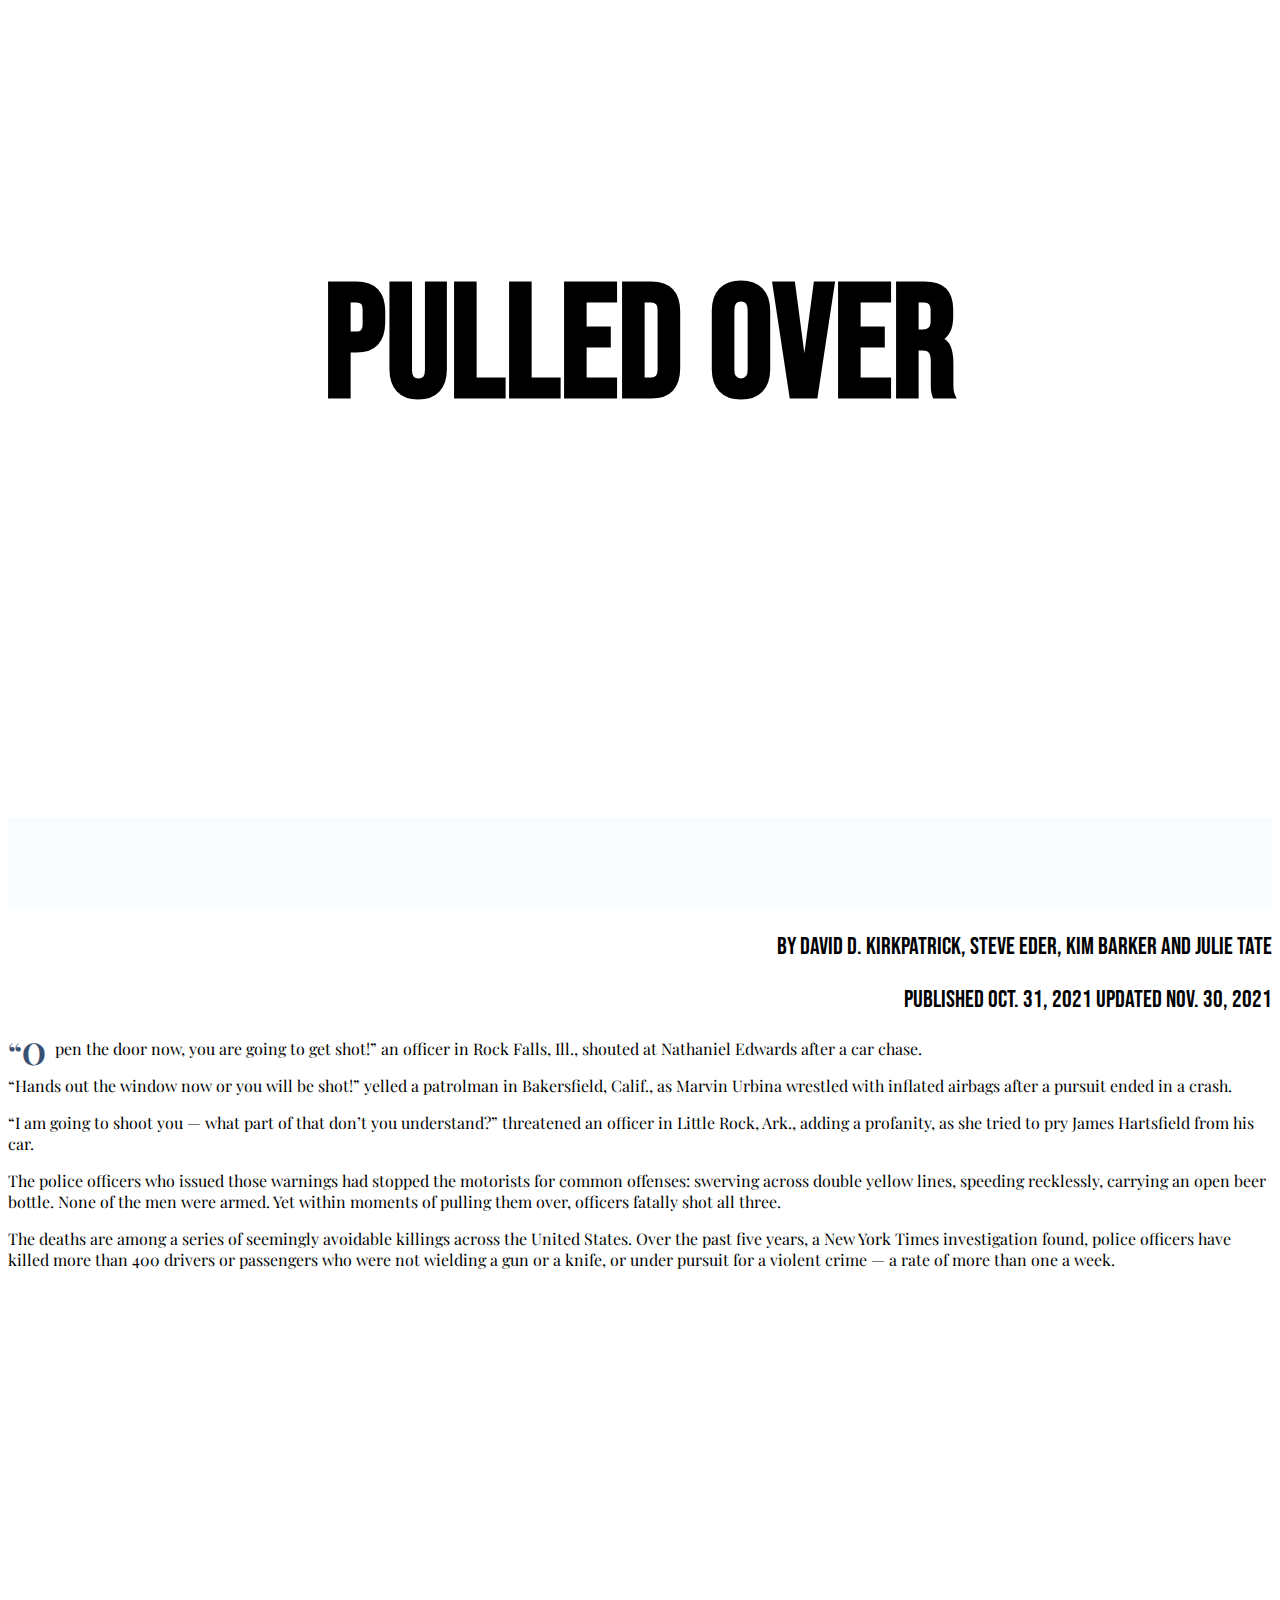
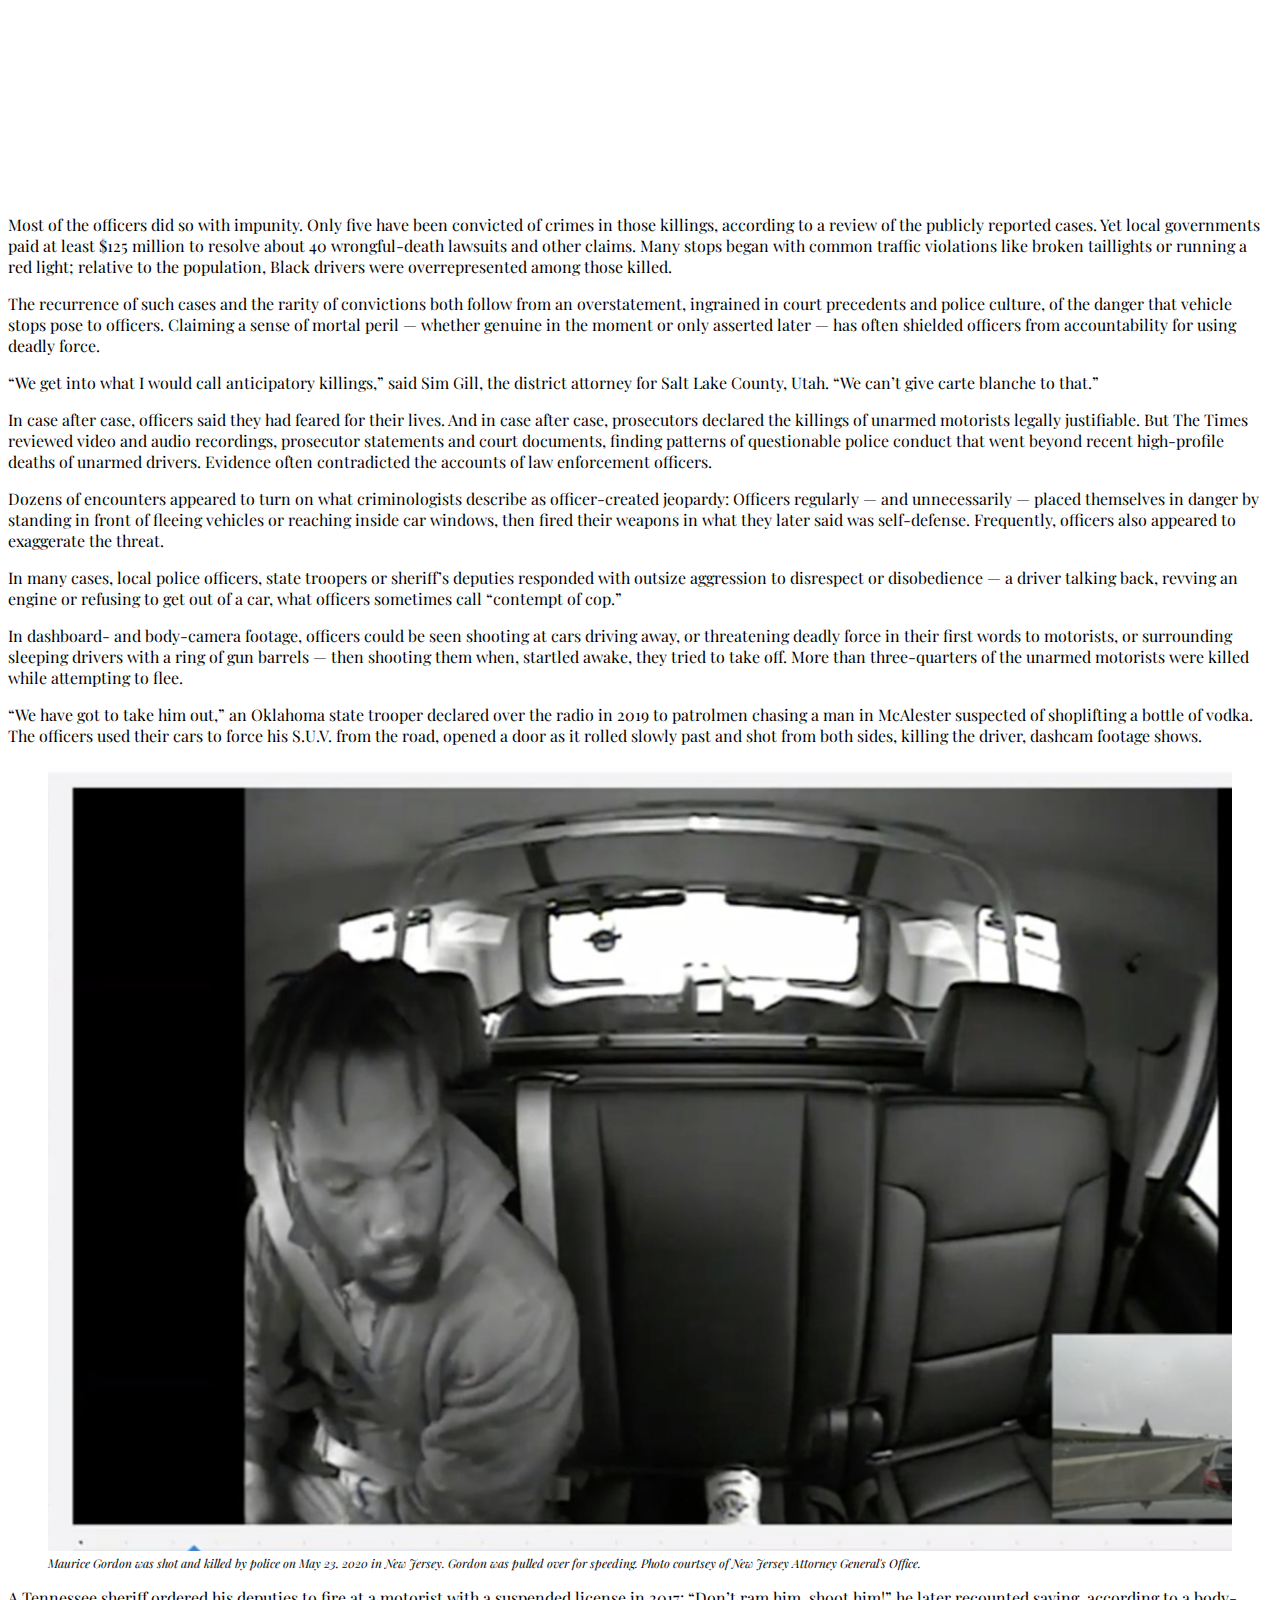
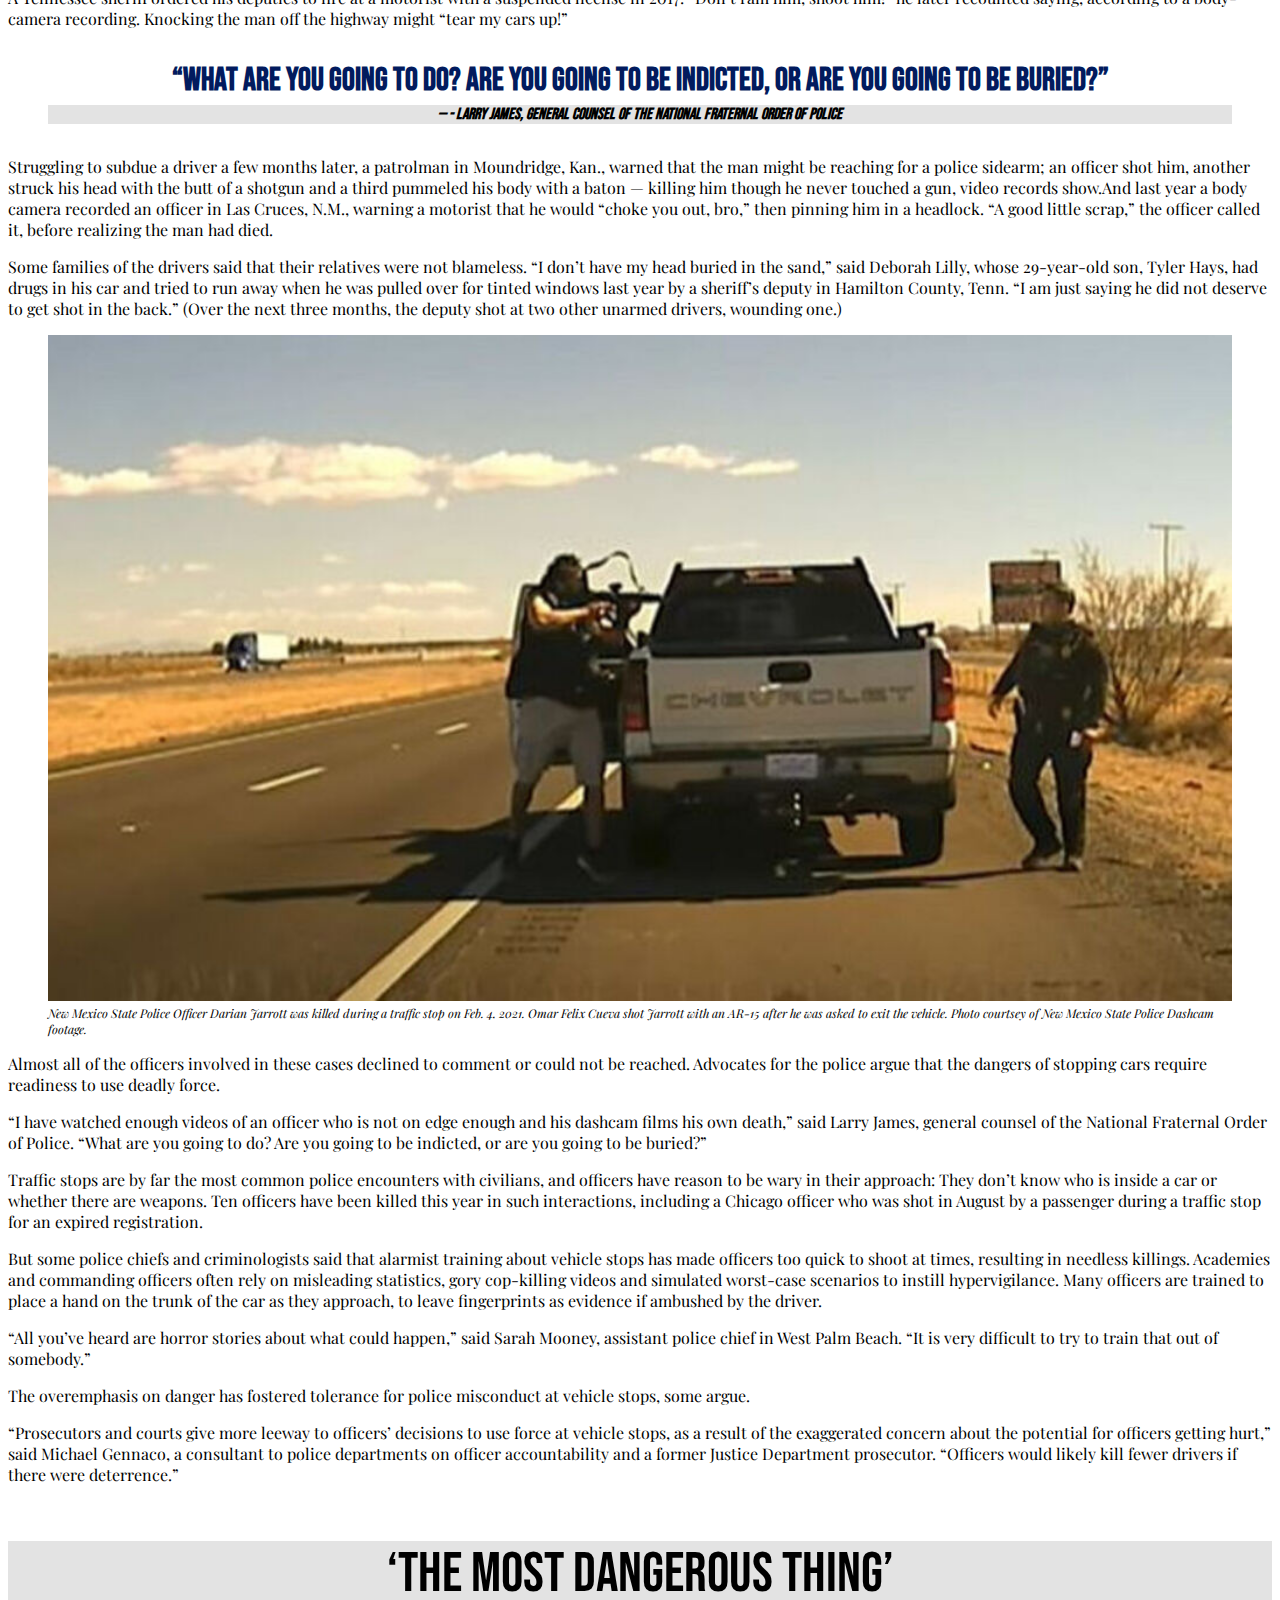
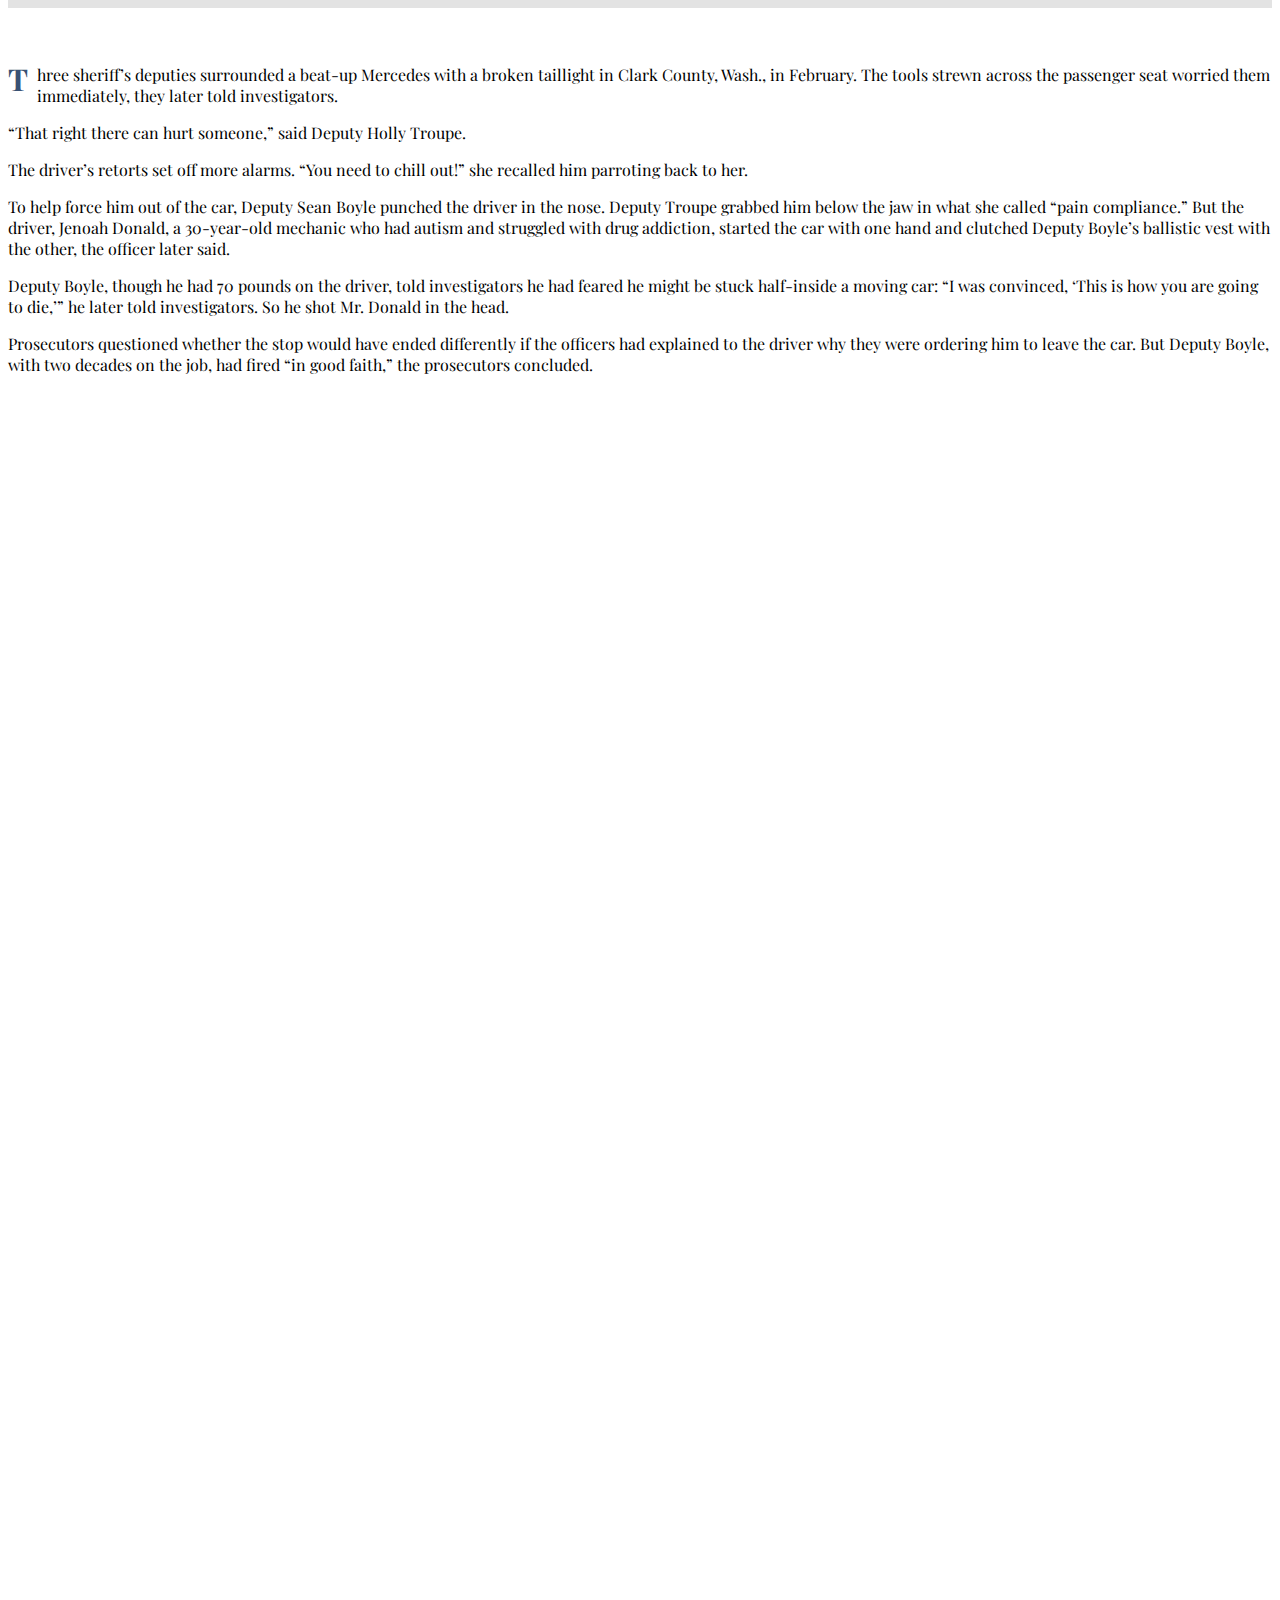
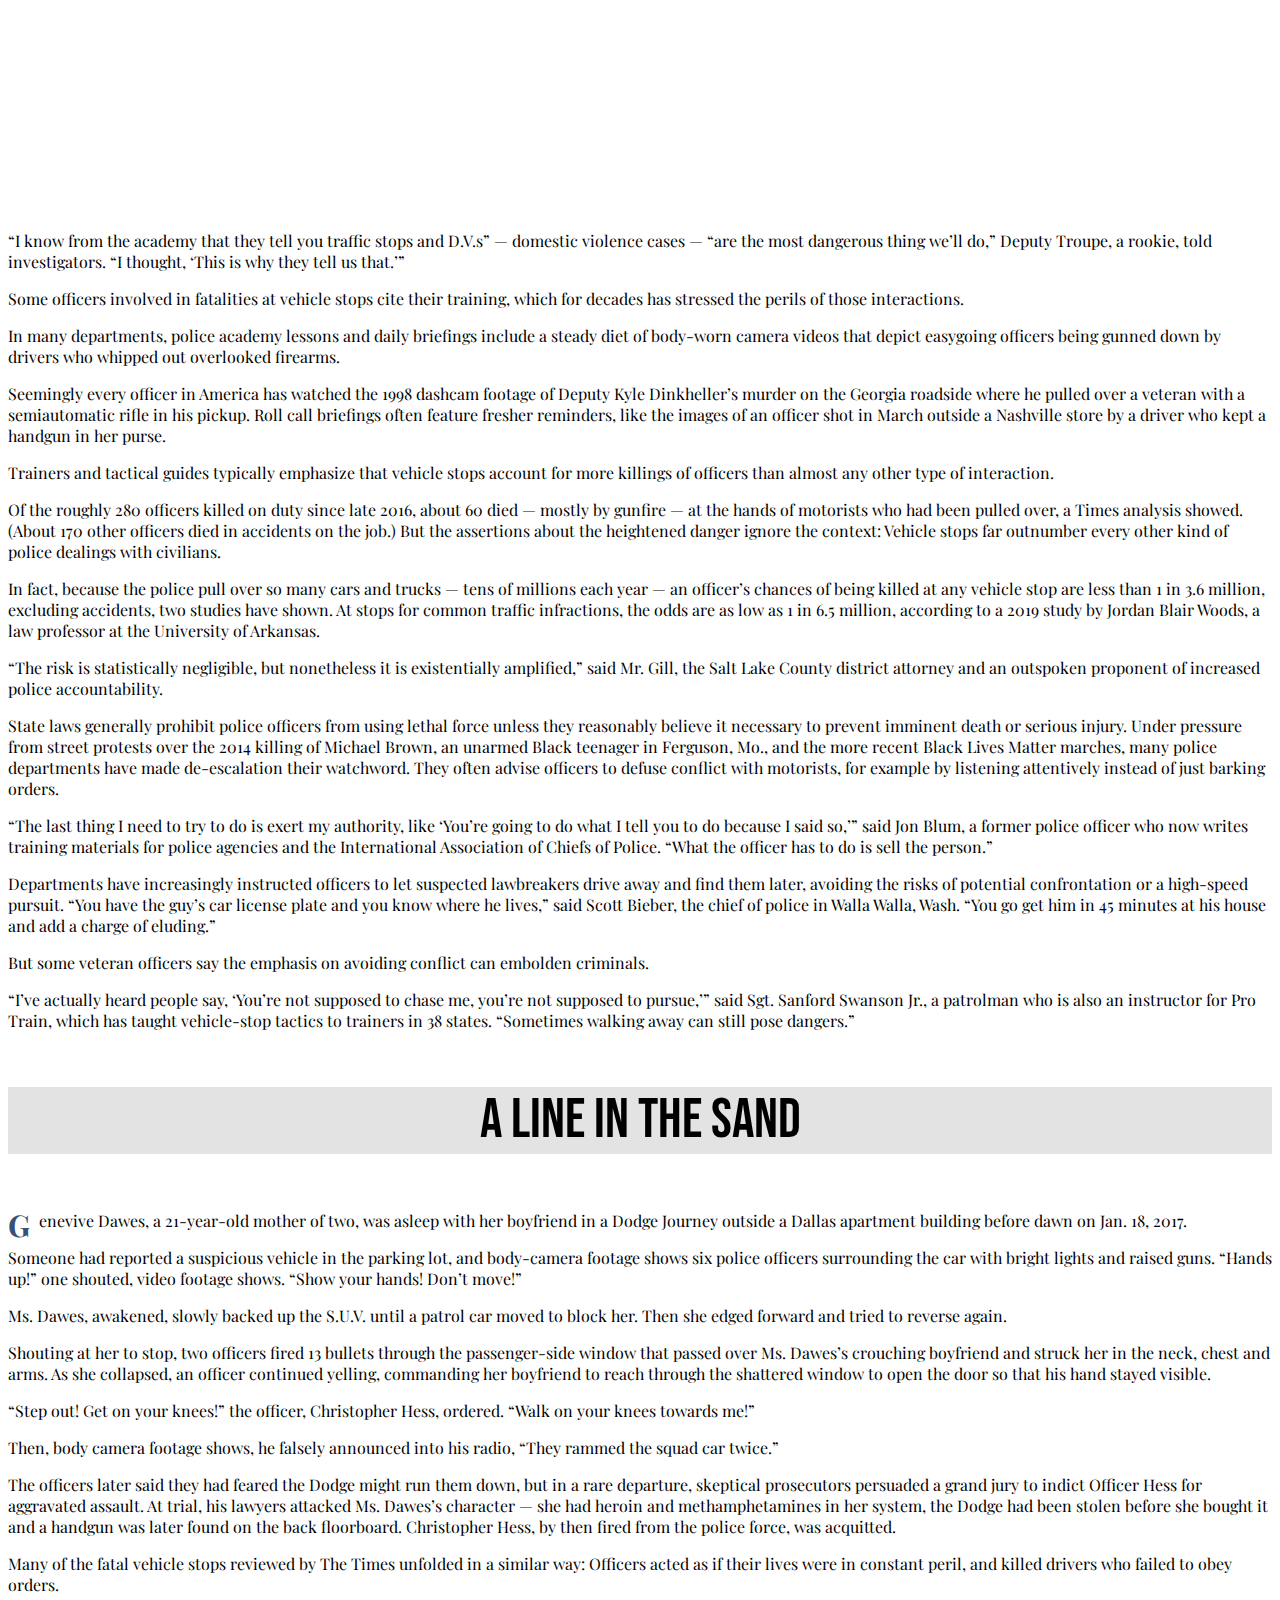
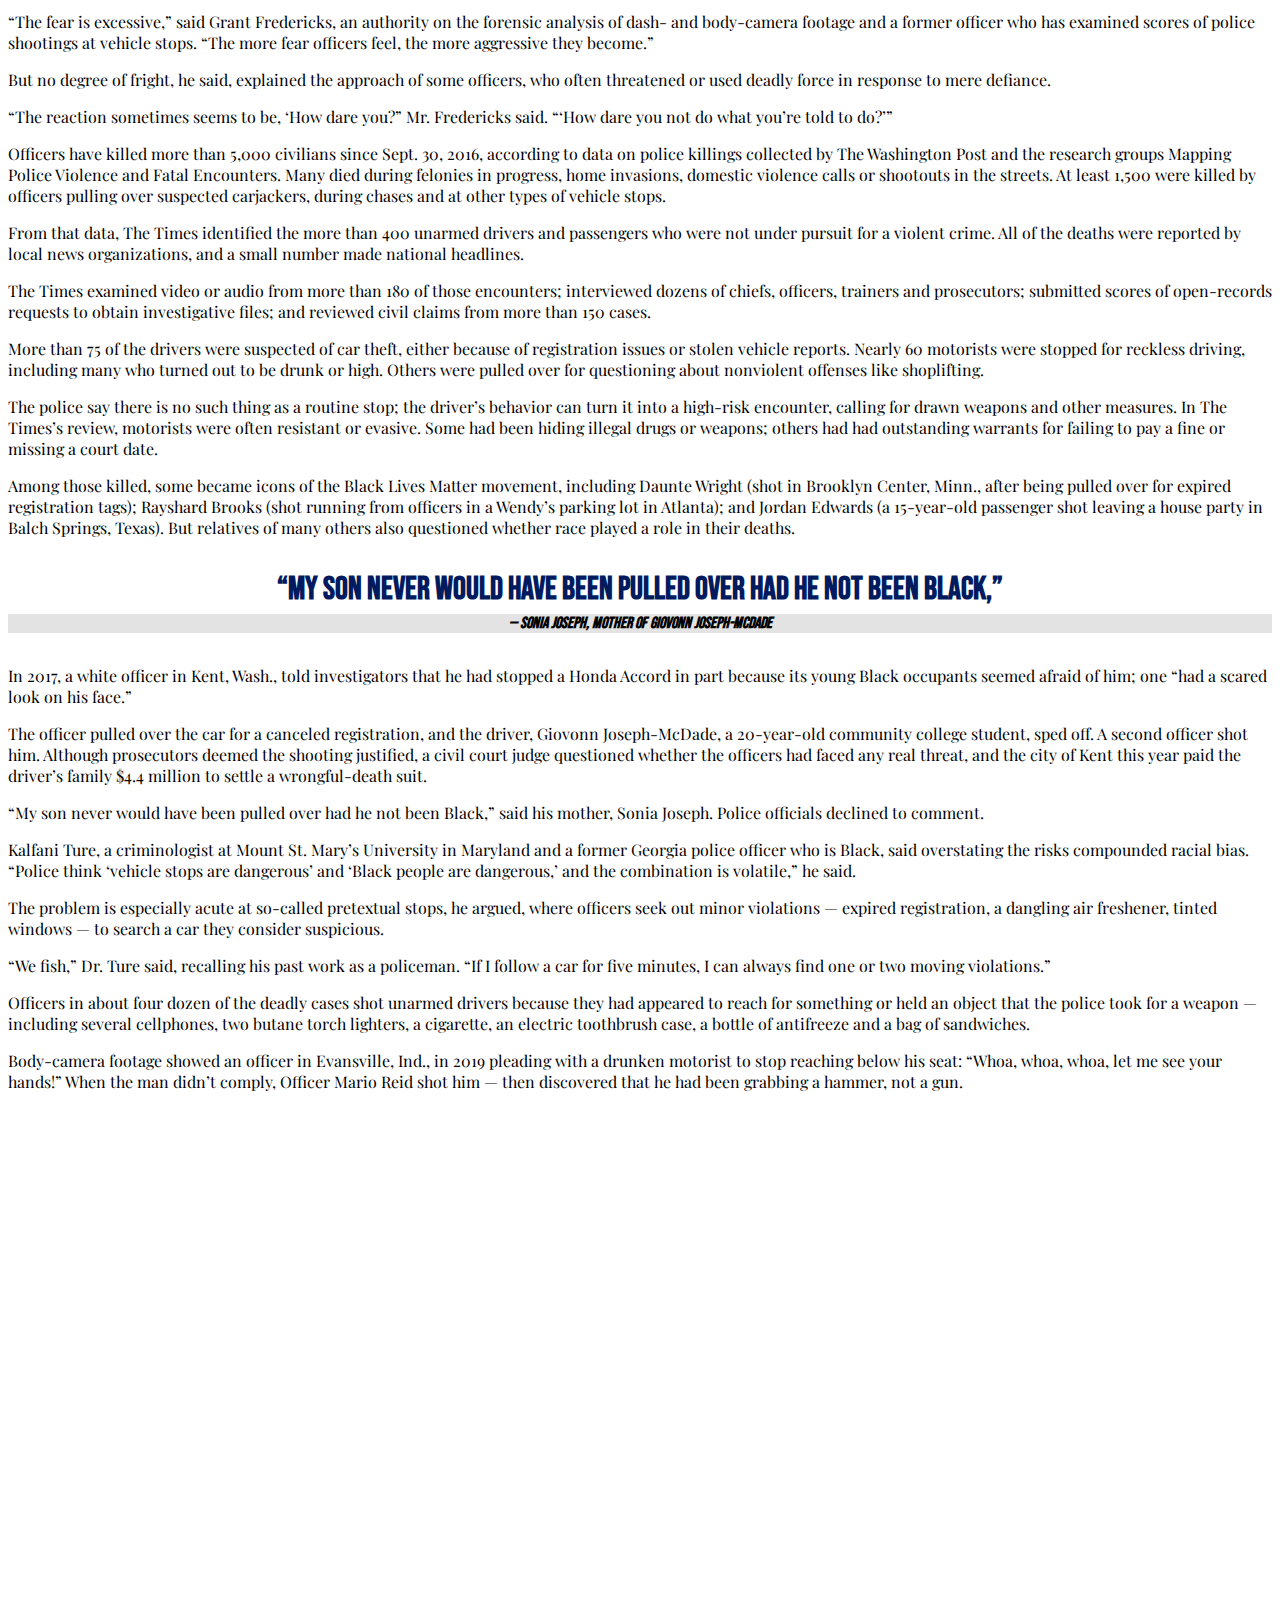
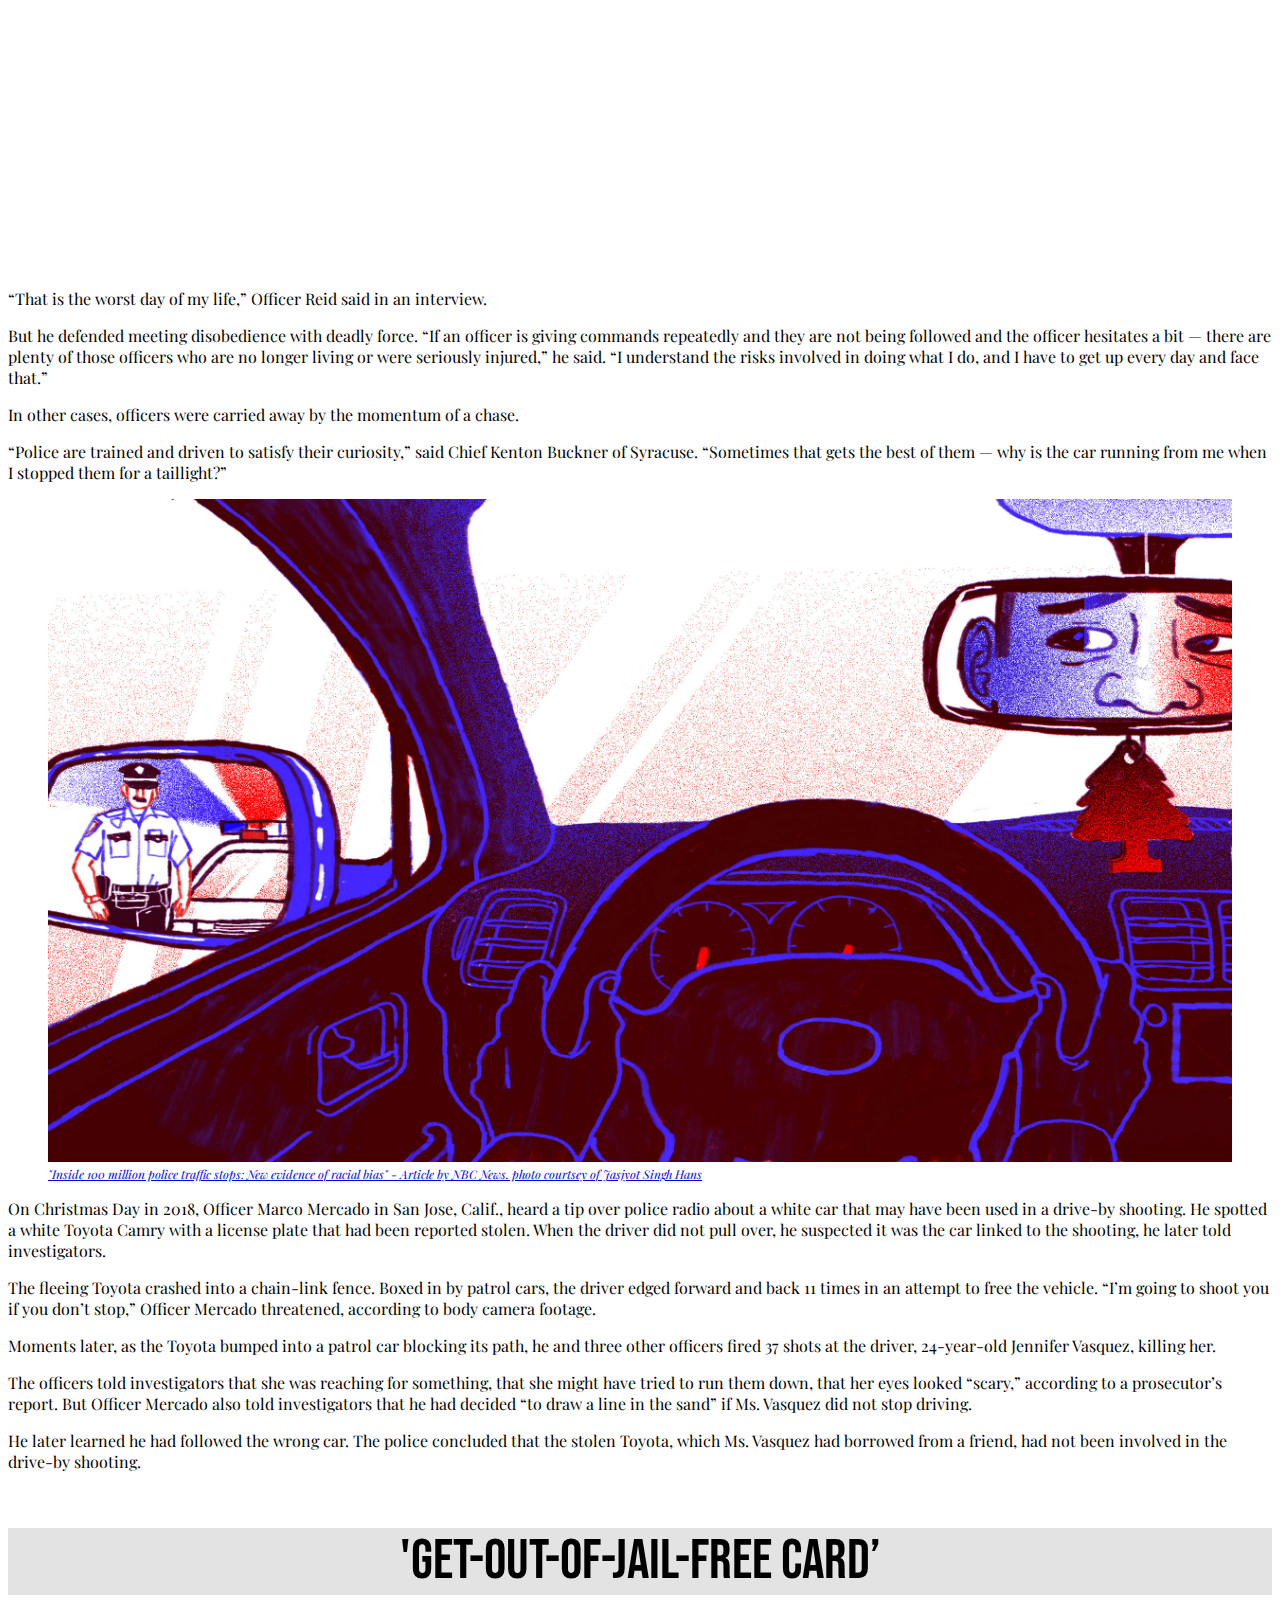
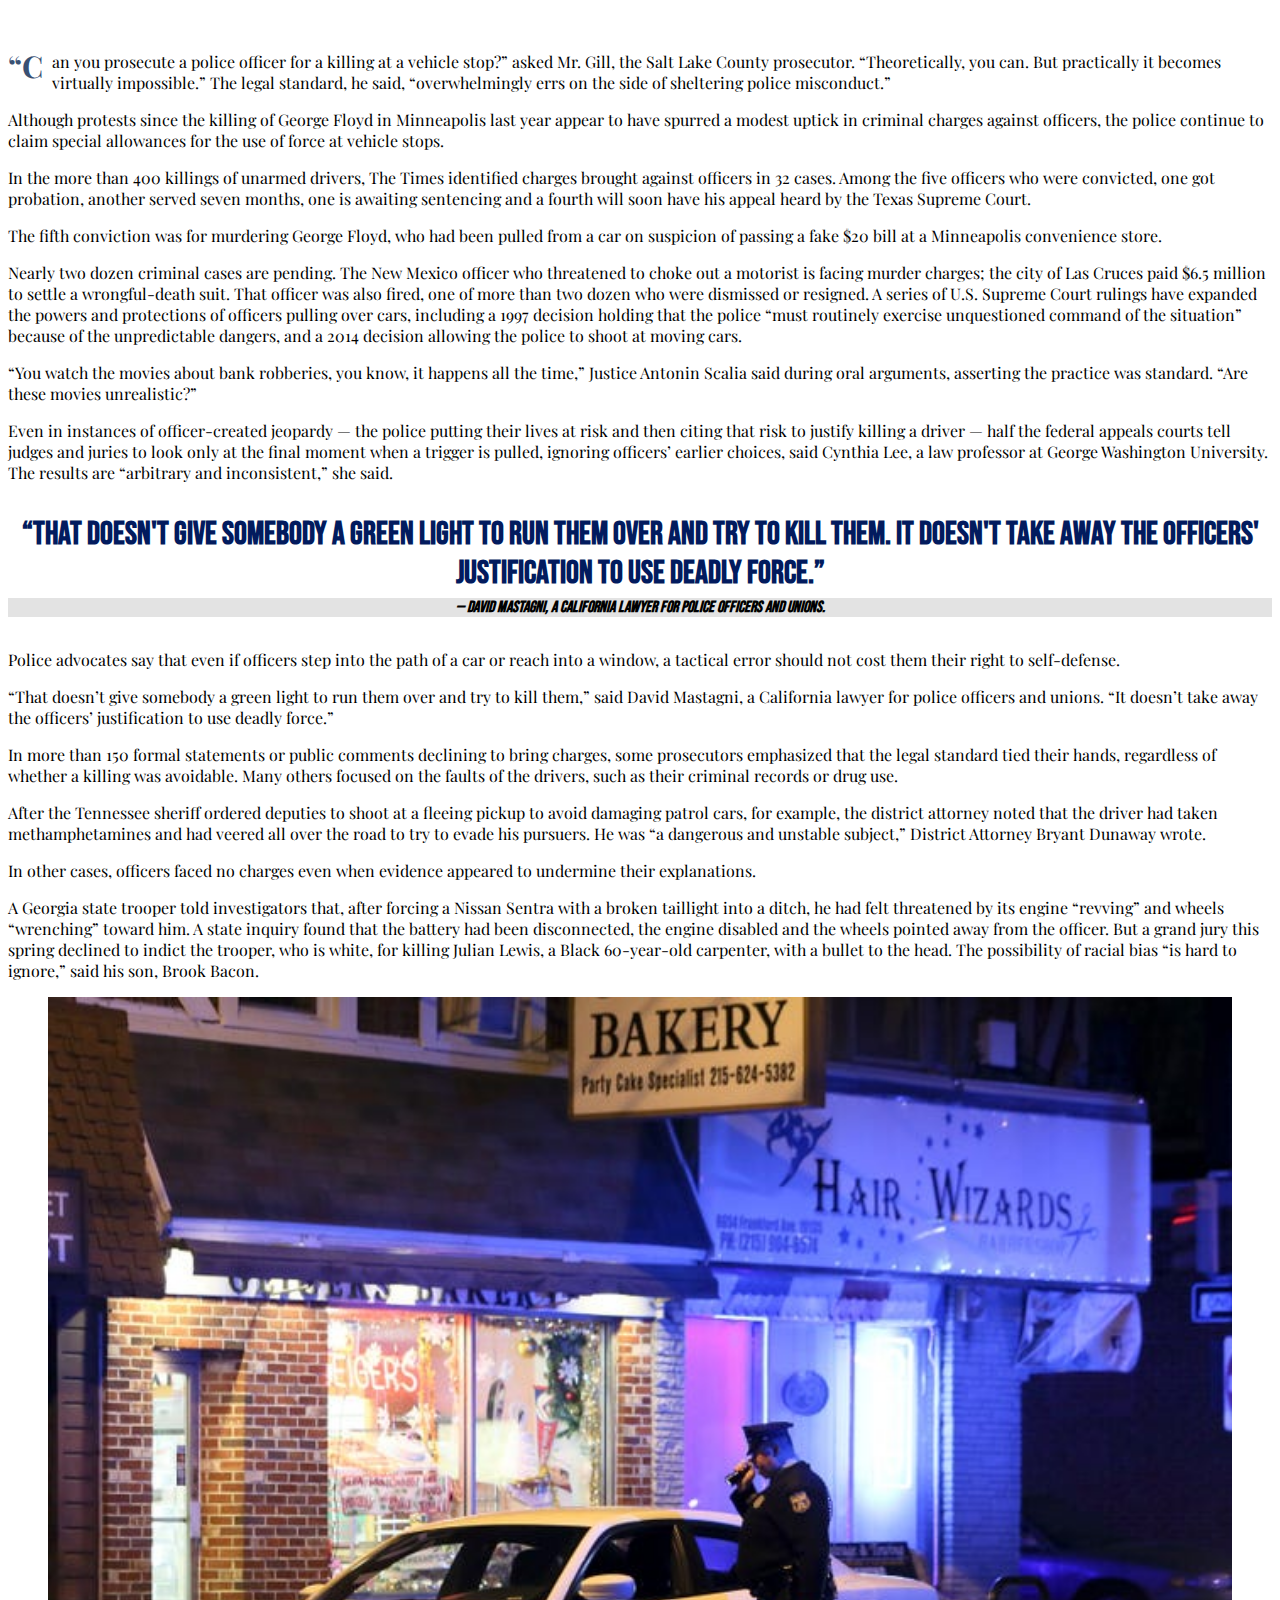
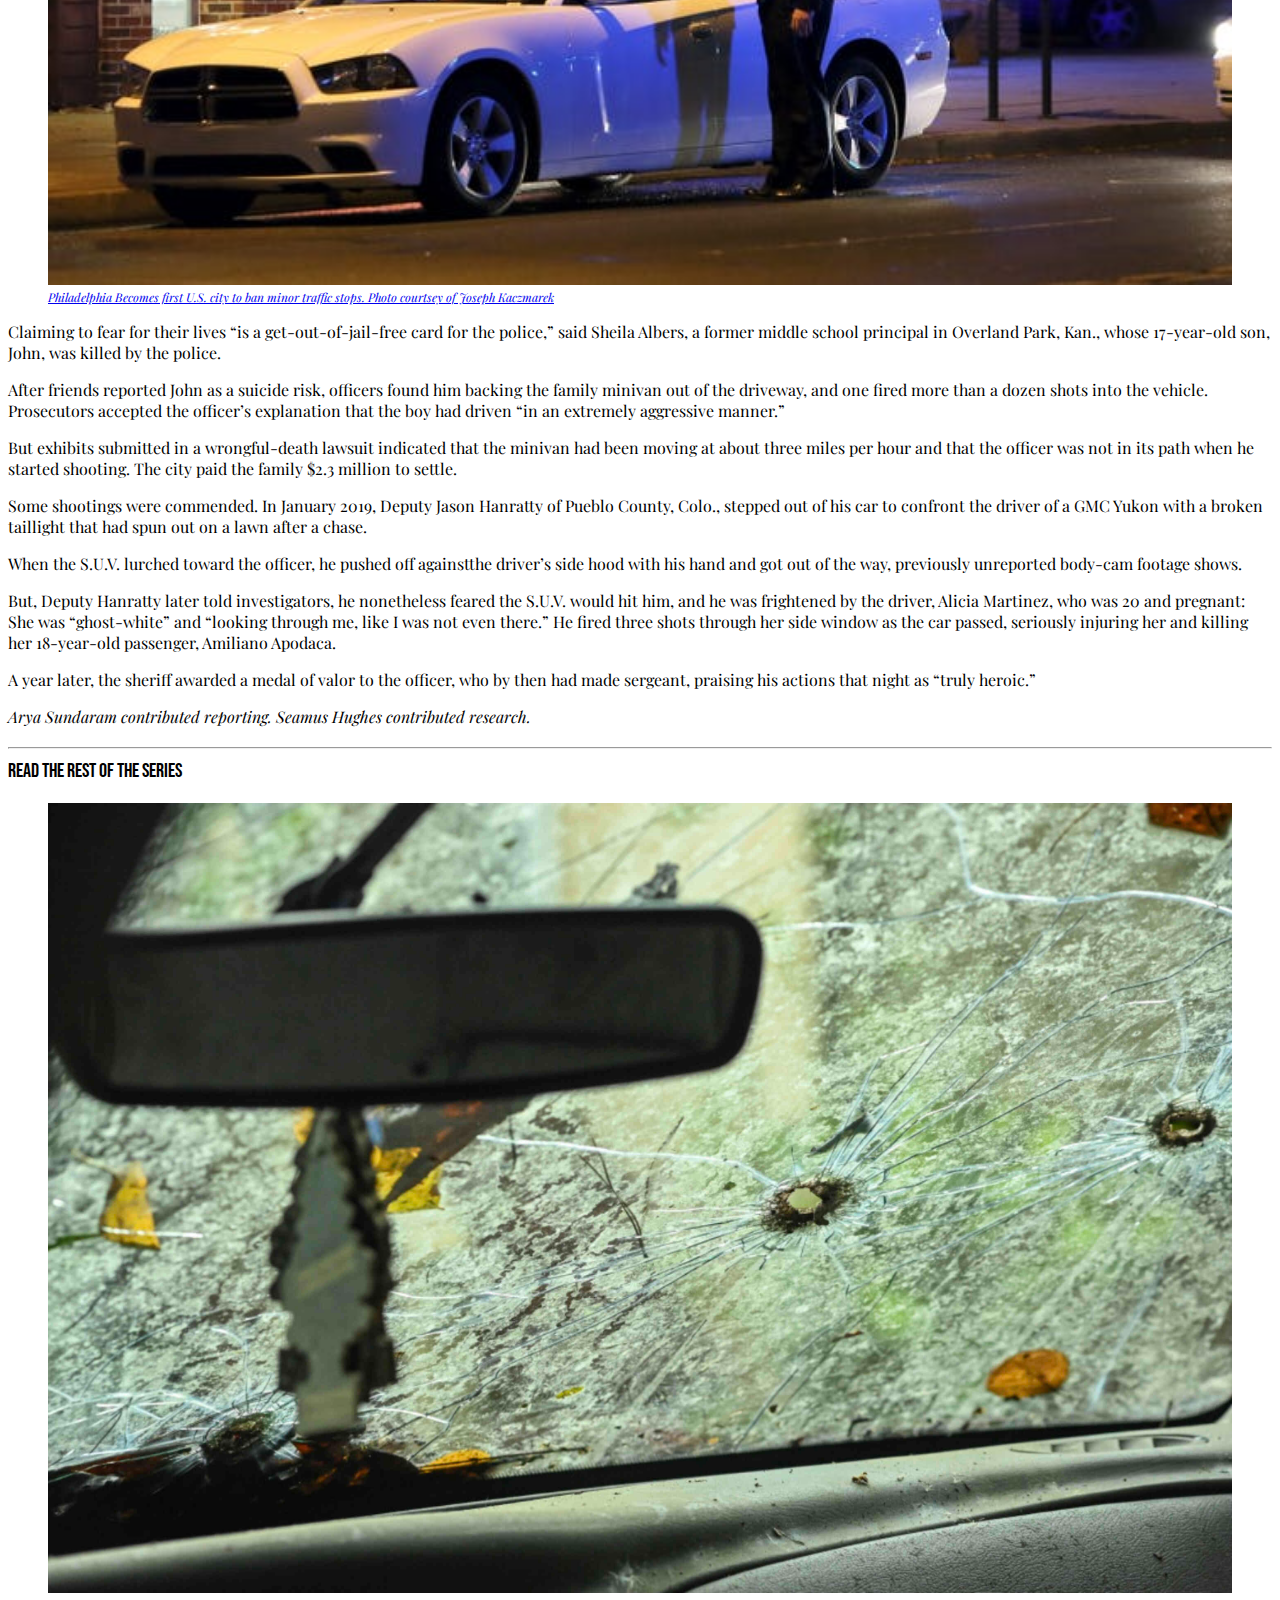
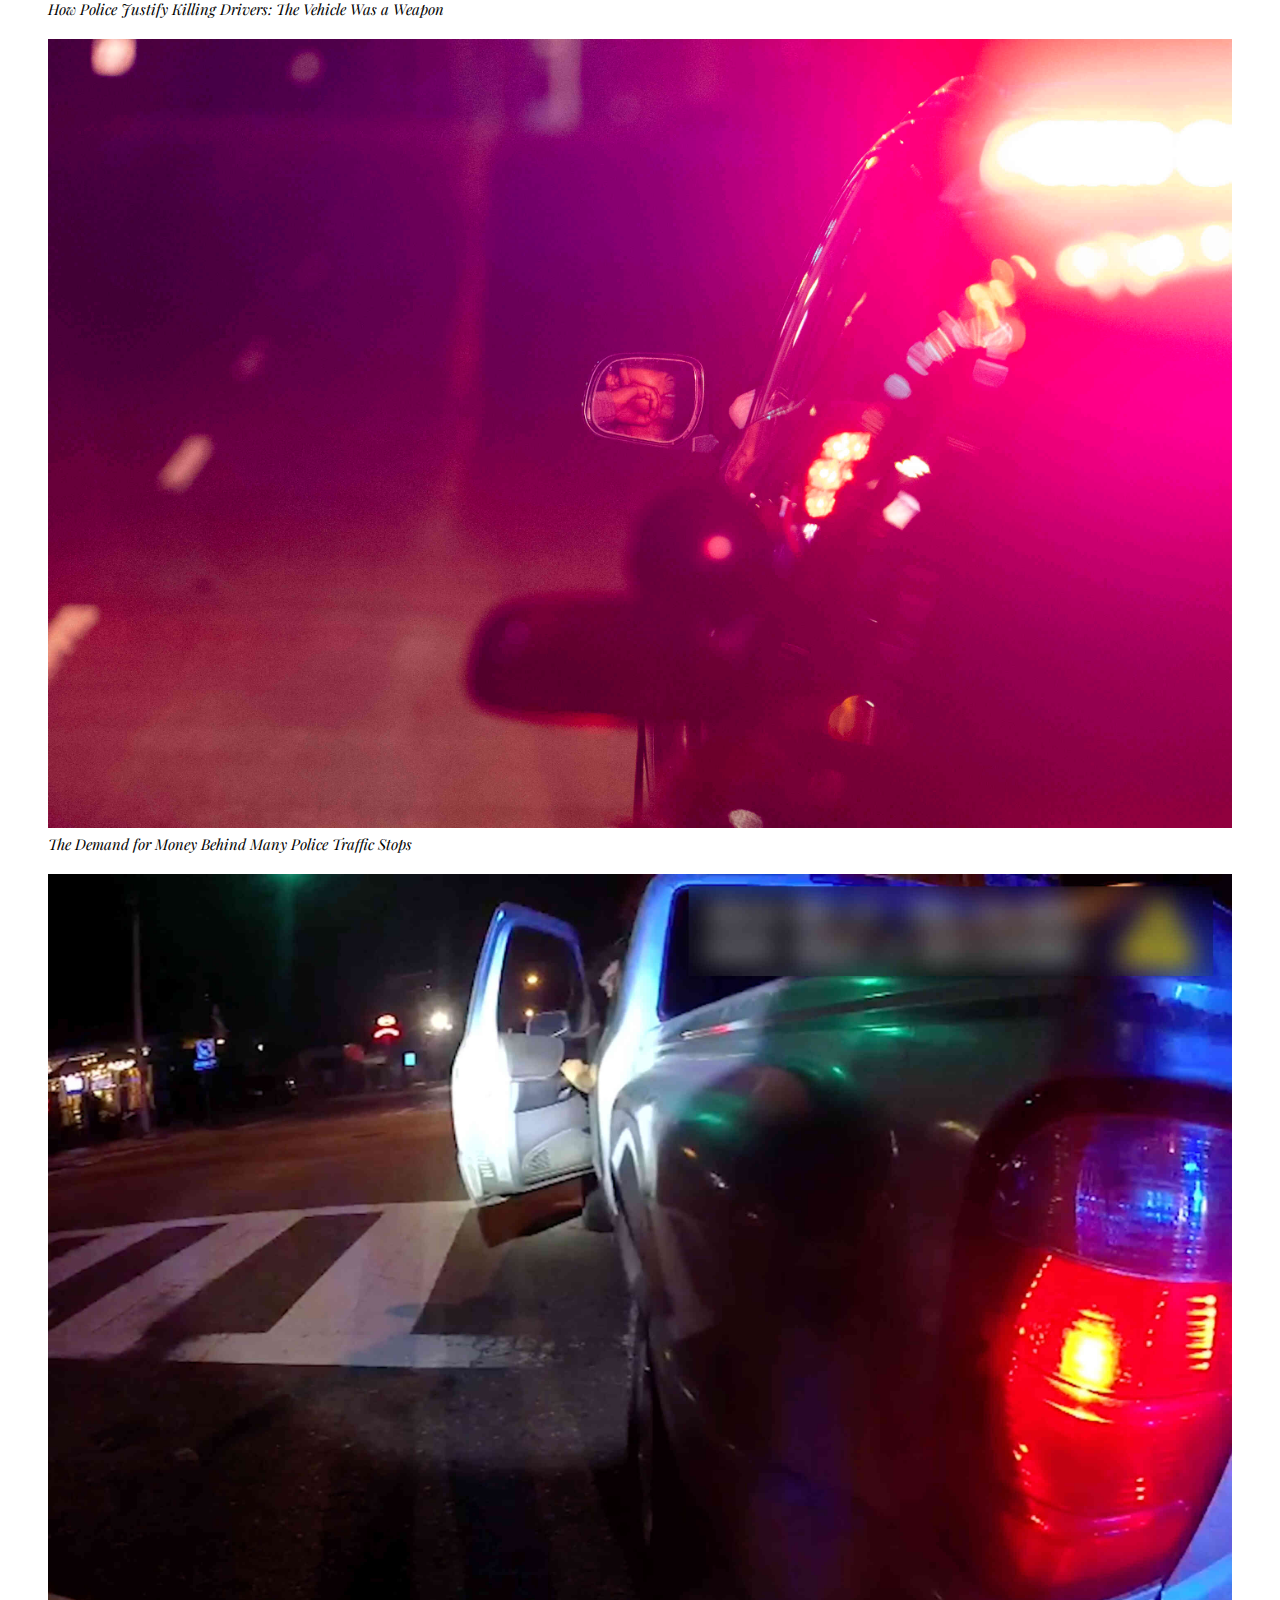
==== commit f0ba7c4d: "Add files via upload" ====
--- a/Data-viz-project/index.html
+++ b/Data-viz-project/index.html
@@ -314,6 +314,14 @@
 
 <p>Even in instances of officer-created jeopardy — the police putting their lives at risk and then citing that risk to justify killing a driver — half the federal appeals courts tell judges and juries to look only at the final moment when a trigger is pulled, ignoring officers’ earlier choices, said Cynthia Lee, a law professor at George Washington University. The results are “arbitrary and inconsistent,” she said.</p>
 
+<!--pullquote 3 -->
+<div class="blockquote">
+  <bquote>
+<p>“That doesn't give somebody a green light to run them over and try to kill them. It doesn't take away the officers' justification to use deadly force.”
+<cite>David Mastagni, a California lawyer for police officers and unions.</cite></p>
+</bquote>
+</div>
+
 <p>Police advocates say that even if officers step into the path of a car or reach into a window, a tactical error should not cost them their right to self-defense.</p>
 
 <p>“That doesn’t give somebody a green light to run them over and try to kill them,” said David Mastagni, a California lawyer for police officers and unions. “It doesn’t take away the officers’ justification to use deadly force.”</p>
@@ -326,43 +334,85 @@
 
 <p>A Georgia state trooper told investigators that, after forcing a Nissan Sentra with a broken taillight into a ditch, he had felt threatened by its engine “revving” and wheels “wrenching” toward him. A state inquiry found that the battery had been disconnected, the engine disabled and the wheels pointed away from the officer. But a grand jury this spring declined to indict the trooper, who is white, for killing Julian Lewis, a Black 60-year-old carpenter, with a bullet to the head. The possibility of racial bias “is hard to ignore,” said his son, Brook Bacon.</p>
 
+<figure>
+  <a href="https://www.businessinsider.com/philadelphia-legislation-ban-minor-traffic-stops-black-motorists-2021-10" target="_blank">
+  <img src="philly.jpg" alt="Philadelphia Cop Car" width="100%" height="100%">
+    <figcaption class="imagecap">Philadelphia Becomes first U.S. city to ban minor traffic stops. Photo courtsey of Joseph Kaczmarek</figcaption>
+  </figure>
+</a>
+
 <p>Claiming to fear for their lives “is a get-out-of-jail-free card for the police,” said Sheila Albers, a former middle school principal in Overland Park, Kan., whose 17-year-old son, John, was killed by the police.</p>
 
 <p>After friends reported John as a suicide risk, officers found him backing the family minivan out of the driveway, and one fired more than a dozen shots into the vehicle. Prosecutors accepted the officer’s explanation that the boy had driven “in an extremely aggressive manner.”</p>
 
 <p>But exhibits submitted in a wrongful-death lawsuit indicated that the minivan had been moving at about three miles per hour and that the officer was not in its path when he started shooting. The city paid the family $2.3 million to settle.</p>
 
-<!-- div for last photo -->
-<div class="row">
-      <div class="col-md-6">
-        <p>Some shootings were commended. In January 2019, Deputy Jason Hanratty of Pueblo County, Colo., stepped out of his car to confront the driver of a GMC Yukon with a broken taillight that had spun out on a lawn after a chase.</p>
-
-        <p>When the S.U.V. lurched toward the officer, he pushed off againstthe driver’s side hood with his hand and got out of the way, previously unreported body-cam footage shows.</p>
-
-        <p>But, Deputy Hanratty later told investigators, he nonetheless feared the S.U.V. would hit him, and he was frightened by the driver, Alicia Martinez, who was 20 and pregnant: She was “ghost-white” and “looking through me, like I was not even there.” He fired three shots through her side window as the car passed, seriously injuring her and killing her 18-year-old passenger, Amiliano Apodaca.</p>
-
-        <p>A year later, the sheriff awarded a medal of valor to the officer, who by then had made sergeant, praising his actions that night as “truly heroic.”</p>
+<p>Some shootings were commended. In January 2019, Deputy Jason Hanratty of Pueblo County, Colo., stepped out of his car to confront the driver of a GMC Yukon with a broken taillight that had spun out on a lawn after a chase.</p>
+
+<p>When the S.U.V. lurched toward the officer, he pushed off againstthe driver’s side hood with his hand and got out of the way, previously unreported body-cam footage shows.</p>
+
+<p>But, Deputy Hanratty later told investigators, he nonetheless feared the S.U.V. would hit him, and he was frightened by the driver, Alicia Martinez, who was 20 and pregnant: She was “ghost-white” and “looking through me, like I was not even there.” He fired three shots through her side window as the car passed, seriously injuring her and killing her 18-year-old passenger, Amiliano Apodaca.</p>
+
+<p>A year later, the sheriff awarded a medal of valor to the officer, who by then had made sergeant, praising his actions that night as “truly heroic.”</p>
+<p class="attribution">Arya Sundaram contributed reporting. Seamus Hughes contributed research.</p>
+
+<!--related article links-->
+
+<!-- related article links header -->
+<div class="related">
+<p> <hr>Read the rest of the series</hr> </p>
+<u></u>
+
+
+<div class="row">
+      <div class="col-md-4">
+        <figure>
+          <a href="https://www.nytimes.com/2021/11/06/us/police-traffic-stops-shooting.html?action=click&module=RelatedLinks&pgtype=Article" target="_blank">
+          <img src="driver.jpg" alt="Cop car" width="100%" height="100%"></a>
+            <figcaption class="imagecap">How Police Justify Killing Drivers:
+              The Vehicle Was a Weapon</figcaption>
+          </figure>
       </div>
-      <div class="col-md-6">
-        <figure>
-          <a href="https://www.businessinsider.com/philadelphia-legislation-ban-minor-traffic-stops-black-motorists-2021-10" target="_blank">
-          <img src="philly.jpg" alt="Philadelphia Cop Car" width="100%" height="100%">
-            <figcaption class="imagecap">Philadelphia Becomes first U.S. city to ban minor traffic stops. Photo courtsey of Joseph Kaczmarek</figcaption>
+
+        <div class="col-md-4">
+          <figure>
+            <a href="https://www.nytimes.com/2021/10/31/us/police-ticket-quotas-money-funding.html?action=click&module=RelatedLinks&pgtype=Article" target="_blank">
+              <img src="money.jpg" alt="Car lights" width="100%" height="100%"></a>
+                <figcaption class="imagecap">The Demand for Money Behind Many Police Traffic Stops</figcaption>
           </figure>
-        </a>
-      </div>
-    </div>
-
-<p class="attribution">Arya Sundaram contributed reporting. Seamus Hughes contributed research.</p>
-</div>
-</div>
-
-</div>
-</div>
-</div>
+        </div>
+
+        <div class="col-md-4">
+          <figure>
+            <a href="https://www.nytimes.com/interactive/2021/10/30/video/police-traffic-stops-danger-video.html?action=click&module=RelatedLinks&pgtype=Article" target="_blank">
+              <img src="finalframe.jpg" alt="Truck lights" width="100%" height="100%"></a>
+                <figcaption class="imagecap">Before the Final Frame: When Police Missteps create Danger</figcaption>
+          </figure>
+        </div>
+
+</div>
+
+</div>
+
+
+</div>
+</div>
+</div>
+</div>
+
+</div>
+</div>
+</div>
+
 <!--end article body container-->
 
-<!--end article text-->
+
+<footer class="footer mt-auto py-3 bg-dark">
+       <div class="container">
+         <span class="text-muted">©The New York Times 2021</span>
+       </div>
+     </footer>
+
 
 </body>
 </html>
--- a/Data-viz-project/stylesheet.css
+++ b/Data-viz-project/stylesheet.css
@@ -206,8 +206,22 @@
 content: "\2014 \2009";
 }
 
+.hr {
+  color:#999999;
+  font-weight:1em;
+}
 
 .attribution{
   font-style:italic;
   font-weight:400;
 }
+
+.related{
+  font-family:'Bebas Neue', cursive;
+  font-size:1.25em;
+}
+
+.footer{
+  font-family:'Bebas Neue', cursive;
+  text-align:left;
+}
